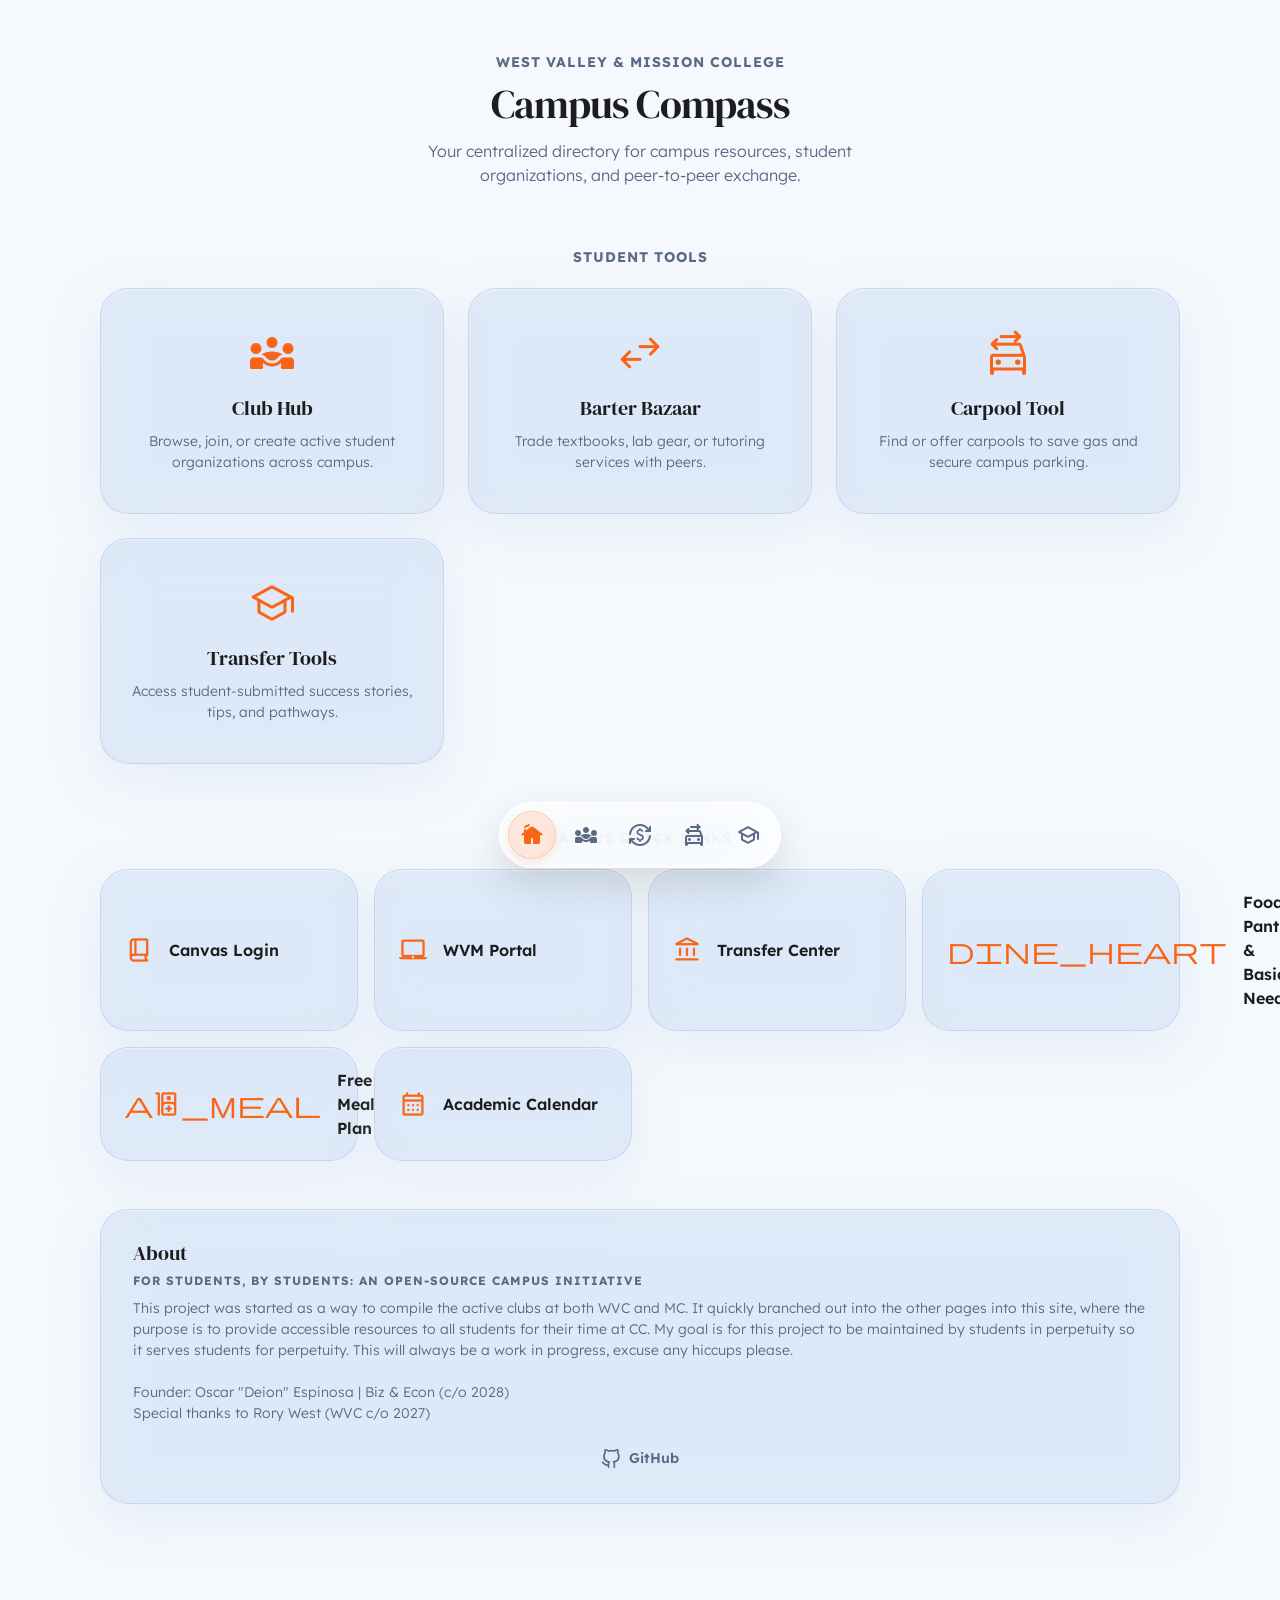
==== index.html @ ae1b221c "Change icon for Barter Bazaar link" ====
<!DOCTYPE html>
<html lang="en">
<head>
  <meta charset="UTF-8">
  <meta name="viewport" content="width=device-width, initial-scale=1.0">
  <title>WV+MC Student Stash</title>
  <!-- Performance Optimizations -->
  <link rel="preconnect" href="https://docs.google.com">
  <link rel="preconnect" href="https://fonts.googleapis.com">
  <link rel="preconnect" href="https://fonts.gstatic.com" crossorigin>
  <link rel="preload" href="https://fonts.googleapis.com/css2?family=DM+Serif+Display&family=Lexend:wght@300;400;600;700&display=swap" as="style">
  <!-- Stylesheets -->
  <link rel="stylesheet" href="https://fonts.googleapis.com/css2?family=DM+Serif+Display&family=Lexend:wght@300;400;600;700&display=swap">
  <!-- Added display property to prevent icon render-blocking -->
  <link rel="stylesheet" href="https://fonts.googleapis.com/css2?family=Material+Symbols+Rounded:opsz,wght,FILL,GRAD@24,400,0,0&display=block">
  <link rel="stylesheet" href="style.css">
</head>

<body id="top" class="theme-index">

  <div class="app-wrapper">
    
    <!-- Hero Header -->
    <header class="hero" style="margin-bottom: 3rem;">
      <p class="subtitle" style="margin: 0 0 0.5rem;">West Valley & Mission College</p>
      <h1 id="college-title" style="margin: 0 0 0.75rem; font-size: 2.5rem;">Campus Compass</h1>
      <p style="color: var(--text-sub); max-width: 32rem; margin: 0 auto; font-size: 1rem; line-height: 1.5;">Your centralized directory for campus resources, student organizations, and peer-to-peer exchange.</p>
    </header>

    <!-- SECTION 1: The App Tools -->
    <h2 style="font-family: 'Lexend', sans-serif; font-size: 0.875rem; font-weight: 700; text-transform: uppercase; letter-spacing: 1px; color: var(--text-sub); margin-bottom: 1.25rem; text-align: center;">Student Tools</h2>
    
    <main class="grid-cards" style="gap: 1.5rem; margin-bottom: 4rem;">
      <!-- Club Hub Card -->
      <a href="clubhub.html" class="clickable-card-link">
        <article class="glass card-small" style="text-align: center; padding: 2.5rem 1.5rem; align-items: center; width: 100%;">
          <span class="material-symbols-rounded" style="font-size: 3rem; color: var(--secondary-accent); margin-bottom: 1rem;">diversity_3</span>
          <h2 style="margin: 0 0 0.5rem; font-size: 1.25rem;">Club Hub</h2>
          <p style="margin: 0; color: var(--text-sub); font-size: 0.875rem;">Browse, join, or create active student organizations across campus.</p>
        </article>
      </a>
      <!-- Barter Bazaar Card -->
      <a href="barterbazaar.html" class="clickable-card-link">
        <article class="glass card-small" style="text-align: center; padding: 2.5rem 1.5rem; align-items: center; width: 100%;">
          <span class="material-symbols-rounded" style="font-size: 3rem; color: var(--secondary-accent); margin-bottom: 1rem;">swap_horiz</span>
          <h2 style="margin: 0 0 0.5rem; font-size: 1.25rem;">Barter Bazaar</h2>
          <p style="margin: 0; color: var(--text-sub); font-size: 0.875rem;">Trade textbooks, lab gear, or tutoring services with peers.</p>
        </article>
      </a>
      <!-- Carpool Tool Card -->
      <a href="carpooltool.html" class="clickable-card-link">
        <article class="glass card-small" style="text-align: center; padding: 2.5rem 1.5rem; align-items: center; width: 100%;">
          <span class="material-symbols-rounded" style="font-size: 3rem; color: var(--secondary-accent); margin-bottom: 1rem;">swap_driving_apps</span>
          <h2 style="margin: 0 0 0.5rem; font-size: 1.25rem;">Carpool Tool</h2>
          <p style="margin: 0; color: var(--text-sub); font-size: 0.875rem;">Find or offer carpools to save gas and secure campus parking.</p>
        </article>
      </a>
      <!-- Transfer Tools Card -->
      <a href="transfertools.html" class="clickable-card-link">
        <article class="glass card-small" style="text-align: center; padding: 2.5rem 1.5rem; align-items: center; width: 100%;">
          <span class="material-symbols-rounded" style="font-size: 3rem; color: var(--secondary-accent); margin-bottom: 1rem;">school</span>
          <h2 style="margin: 0 0 0.5rem; font-size: 1.25rem;">Transfer Tools</h2>
          <p style="margin: 0; color: var(--text-sub); font-size: 0.875rem;">Access student-submitted success stories, tips, and pathways.</p>
        </article>
      </a>
    </main>

    <!-- SECTION 2: The Campus Compass (Quick Links) -->
    <h2 style="font-family: 'Lexend', sans-serif; font-size: 0.875rem; font-weight: 700; text-transform: uppercase; letter-spacing: 1px; color: var(--text-sub); margin-bottom: 1.25rem; text-align: center;">Campus Quick Links</h2>
    
    <div style="display: grid; grid-template-columns: repeat(auto-fit, minmax(240px, 1fr)); gap: 1rem; margin-bottom: 3rem;">
        
        <!-- Canvas Link -->
        <a href="https://wvm.instructure.com/" target="_blank" class="clickable-card-link">
            <article class="glass" style="display: flex; align-items: center; padding: 1.25rem 1.5rem; gap: 1rem; width: 100%;">
                <span class="material-symbols-rounded" style="color: var(--secondary-accent); font-size: 1.75rem;">book_2</span>
                <div style="font-weight: 600; color: var(--text-main);">Canvas Login</div>
            </article>
        </a>
        <!-- Portal Link -->
        <a href="https://ssb.wvm.edu/" target="_blank" class="clickable-card-link">
            <article class="glass" style="display: flex; align-items: center; padding: 1.25rem 1.5rem; gap: 1rem; width: 100%;">
                <span class="material-symbols-rounded" style="color: var(--secondary-accent); font-size: 1.75rem;">laptop_mac</span>
                <div style="font-weight: 600; color: var(--text-main);">WVM Portal</div>
            </article>
        </a>
        <!-- Transfer Center Link -->
        <a href="https://www.westvalley.edu/services/transfer/" target="_blank" class="clickable-card-link">
            <article class="glass" style="display: flex; align-items: center; padding: 1.25rem 1.5rem; gap: 1rem; width: 100%;">
                <span class="material-symbols-rounded" style="color: var(--secondary-accent); font-size: 1.75rem;">account_balance</span>
                <div style="font-weight: 600; color: var(--text-main);">Transfer Center</div>
            </article>
        </a>
        <!-- Basic Needs / Pantry Link -->
        <a href="https://www.westvalley.edu/services/food-resources/" target="_blank" class="clickable-card-link">
            <article class="glass" style="display: flex; align-items: center; padding: 1.25rem 1.5rem; gap: 1rem; width: 100%;">
                <span class="material-symbols-rounded" style="color: var(--secondary-accent); font-size: 1.75rem;">dine_heart</span>
                <div style="font-weight: 600; color: var(--text-main);">Food Pantry & Basic Needs</div>
            </article>
        </a>
      <!-- Meal Plan Link -->
        <a href="https://www.westvalley.edu/freemeals/" target="_blank" class="clickable-card-link">
            <article class="glass" style="display: flex; align-items: center; padding: 1.25rem 1.5rem; gap: 1rem; width: 100%;">
                <span class="material-symbols-rounded" style="color: var(--secondary-accent); font-size: 1.75rem;">award_meal</span>
                <div style="font-weight: 600; color: var(--text-main);">Free Meal Plan</div>
            </article>
        </a>
      <!-- Calendar -->
        <a href="https://www.westvalley.edu/calendar/" target="_blank" class="clickable-card-link">
            <article class="glass" style="display: flex; align-items: center; padding: 1.25rem 1.5rem; gap: 1rem; width: 100%;">
                <span class="material-symbols-rounded" style="color: var(--secondary-accent); font-size: 1.75rem;">calendar_month</span>
                <div style="font-weight: 600; color: var(--text-main);">Academic Calendar</div>
            </article>
        </a>
    </div>

    <!-- Footer Signature Block -->
    <footer class="sig-block glass">
  <div class="sig-info">
    <h3>About</h3>
    <div class="sig-role">For students, by students: an open-source campus initiative</div>
    <p class="sig-text"> This project was started as a way to compile the active clubs at both WVC and MC. It quickly branched out into the other pages into this site, where the purpose is to provide accessible resources to all students for their time at CC. My goal is for this project to be maintained by students in perpetuity so it serves students for perpetuity. This will always be a work in progress, excuse any hiccups please.
    <br>
    <br>Founder: Oscar "Deion" Espinosa | Biz & Econ (c/o 2028)
    <br>Special thanks to Rory West (WVC c/o 2027)</p>
    <div style="margin-top: 1.5rem; text-align: center;">
      <a href="https://718oec.github.io/WV-MC/" target="_blank" rel="noopener noreferrer" style="color: var(--text-sub); text-decoration: none; display: inline-flex; align-items: center; gap: 0.5rem; transition: opacity 0.3s ease;" onmouseover="this.style.opacity='0.7'" onmouseout="this.style.opacity='1'">
        <svg xmlns="http://www.w3.org/2000/svg" width="1.25rem" height="1.25rem" fill="none" stroke="currentColor" stroke-linecap="round" stroke-linejoin="round" stroke-width="2" class="github_svg__feather github_svg__feather-github" preserveAspectRatio="xMidYMid meet" viewBox="0 0 24 24" alt="github"><path d="M9 19c-5 1.5-5-2.5-7-3m14 6v-3.87a3.37 3.37 0 0 0-.94-2.61c3.14-.35 6.44-1.54 6.44-7A5.44 5.44 0 0 0 20 4.77 5.07 5.07 0 0 0 19.91 1S18.73.65 16 2.48a13.4 13.4 0 0 0-7 0C6.27.65 5.09 1 5.09 1A5.07 5.07 0 0 0 5 4.77a5.44 5.44 0 0 0-1.5 3.78c0 5.42 3.3 6.61 6.44 7A3.37 3.37 0 0 0 9 18.13V22"></path></svg>
        <span style="font-weight: 600; font-size: 0.875rem;">GitHub</span>
      </a>
    </div>
  </div>
</footer>

  </div>

  <!-- THE FLOATING APP DOCK -->
  <nav class="floating-dock">
      <!-- 1. Home -->
      <a href="index.html" class="dock-btn active" aria-label="Home">
          <span class="material-symbols-rounded">cottage</span>
      </a>
      <!-- 2. Club Hub -->
      <a href="clubhub.html" class="dock-btn" aria-label="Club Hub">
          <span class="material-symbols-rounded">diversity_3</span>
      </a>
      <!-- 3. Barter Bazaar -->
      <a href="barterbazaar.html" class="dock-btn" aria-label="Barter Bazaar">
          <span class="material-symbols-rounded">currency_exchange</span>
      </a>
      <!-- 4. Carpool Tool -->
      <a href="carpooltool.html" class="dock-btn" aria-label="Carpool Tool">
          <span class="material-symbols-rounded">swap_driving_apps</span>
      </a>
      <!-- 5. Transfer Tools -->
      <a href="transfertools.html" class="dock-btn" aria-label="Transfer Tools">
          <span class="material-symbols-rounded">school</span>
      </a>
  </nav>
  
  <script src="script.js"></script>
</body>
</html>
---- style.css ----
@import url('https://fonts.googleapis.com/css2?family=DM+Serif+Display&family=Lexend:wght@300;400;600;700&display=swap');

/* ============================================================== */
/* --- DYNAMIC PAGE THEME ENGINE --- */
/* ============================================================== */

:root {
  /* Strictly Protected School Tags */
  --wvc-blue: #14325F;
  --mc-teal: #0C7799;
  
  /* Global Defaults */
  --wvc-charcoal: #1D1D1D;
  --page-bg: #F5F9FD; 
  --text-main: var(--wvc-charcoal);
  --text-sub: #5A6A85;
  --toggle-bg: rgba(0, 0, 0, 0.04); 
  
  /* HIG: Heavy blurs (24px equivalent) for authentic frosted depth */
  --blur-amt: blur(1.5rem); 

  /* Nav Dock Mapping */
  --glass-nav: rgba(255, 255, 255, 0.65);
  --glass-nav-border: rgba(255, 255, 255, 0.95);
}

/* Variables mapped to body so they instantly react to HTML themes */
body {
  /* Default Fallback */
  --glass-rgb: 166, 229, 255; 
  --theme-accent: #F84C6C;
  --accent-text: #FFFFFF;

  /* The Engine */
  --primary-accent: var(--wvc-charcoal); 
  --secondary-accent: var(--theme-accent);
  --glass-panel: rgba(var(--glass-rgb), 0.35);
  --glass-border: rgba(var(--glass-rgb), 0.65);
  
  /* HIG: Diffuse drop shadow + 1px inset rim light for physical glass edges */
  --glass-shadow: 0 1rem 3rem rgba(var(--glass-rgb), 0.25), inset 0 1px 1px rgba(255, 255, 255, 0.5); 
}

/* 1. Index Theme */
body.theme-index { --glass-rgb: 183, 204, 234; --theme-accent: #F86516; --accent-text: #FFFFFF; }
/* 2. Barter Bazaar Theme */
body.theme-barter { --glass-rgb: 228, 160, 183; --theme-accent: #71B300; --accent-text: #FFFFFF; }
/* 3. Carpool Tool Theme */
body.theme-carpool { --glass-rgb: 195, 167, 214; --theme-accent: #FFB60A; --accent-text: #1D1D1D; }
/* 4. Club Hub Theme */
body.theme-club { --glass-rgb: 253, 224, 139; --theme-accent: #14325F; --accent-text: #FFFFFF; }
/* 5. Transfer Tools Theme */
body.theme-transfer { --glass-rgb: 203, 229, 142; --theme-accent: #5F259F; --accent-text: #FFFFFF; }

/* --- Dark Mode Base --- */
body.dark-mode {
  --page-bg: #0B101A; 
  --text-main: #FFFFFF;
  --text-sub: #94A3B8; 
  --primary-accent: #FFFFFF; 
  --toggle-bg: rgba(255, 255, 255, 0.08);
  
  /* Dimmed Ghostly Glass */
  --glass-panel: rgba(var(--glass-rgb), 0.06); 
  --glass-border: rgba(var(--glass-rgb), 0.15);
  
  /* HIG Dark Mode: Deep diffuse shadow + faint rim light */
  --glass-shadow: 0 1.5rem 3.5rem rgba(0, 0, 0, 0.5), inset 0 1px 1px rgba(255, 255, 255, 0.08); 

  /* Dark Nav Dock */
  --glass-nav: rgba(18, 25, 38, 0.65);
  --glass-nav-border: rgba(255, 255, 255, 0.12);
}

/* --- Dark Mode Smart Overrides --- */
body.dark-mode.theme-index { --theme-accent: #FFCAB3; --accent-text: #1D1D1D; } 
body.dark-mode.theme-barter { --theme-accent: #CBE58E; --accent-text: #1D1D1D; } 
body.dark-mode.theme-carpool { --theme-accent: #FDE08B; --accent-text: #1D1D1D; } 
body.dark-mode.theme-club { --theme-accent: #B7CCEA; --accent-text: #1D1D1D; } 
body.dark-mode.theme-transfer { --theme-accent: #C3A7D6; --accent-text: #1D1D1D; } 

/* ============================================================== */
/* --- GLOBAL RESETS & TYPOGRAPHY --- */
/* ============================================================== */

html { scroll-behavior: smooth; }
* { box-sizing: border-box; }

body {
  margin: 0;
  font-family: 'Lexend', -apple-system, BlinkMacSystemFont, "Segoe UI", Roboto, sans-serif;
  font-weight: 300; 
  background-color: var(--page-bg);
  color: var(--text-main);
  line-height: 1.5;
  font-size: 1rem;
  transition: background-color 0.4s cubic-bezier(0.25, 1, 0.5, 1), color 0.4s cubic-bezier(0.25, 1, 0.5, 1);
  -webkit-font-smoothing: antialiased;
  overflow-x: hidden;
}

h1, h2, h3 {
  font-family: 'DM Serif Display', serif;
  font-weight: 400; 
  margin-top: 0;
}

strong, b { font-weight: 600; }

.script-text { font-family: 'Lumios', 'Caveat', cursive; font-size: 1.5rem; }

.app-wrapper {
  width: 100%;
  max-width: 70rem;
  margin: 0 auto;
  padding: 2.5rem 1.25rem 8.75rem; 
}

.glass {
  background: var(--glass-panel);
  /* HIG: Saturate pulls background colors through the glass making them pop */
  backdrop-filter: var(--blur-amt) saturate(180%);
  -webkit-backdrop-filter: var(--blur-amt) saturate(180%);
  border: 0.0625rem solid var(--glass-border);
  box-shadow: var(--glass-shadow);
  border-radius: 1.75rem; /* HIG: Soft squircle-like radius for widgets */
  transition: all 0.4s cubic-bezier(0.25, 1, 0.5, 1);
}

/* ============================================================== */
/* --- HERO, TITLES & CALLOUTS --- */
/* ============================================================== */

.hero { text-align: center; margin-bottom: 1.5rem; padding: 0.75rem 0; position: relative; display: flex; flex-direction: column; align-items: center; }
.subtitle { font-family: 'Lexend', sans-serif; font-size: 0.875rem; font-weight: 700; text-transform: uppercase; letter-spacing: 0.0625rem; color: var(--text-sub); margin: 0 0 0.5rem; }
.hero h1 { font-size: clamp(1.75rem, 6vw, 3rem); color: var(--text-main); margin: 0 0 1.5rem; padding: 0 1rem; letter-spacing: -0.02em; line-height: 1.15; }

.callout-box { padding: 2.25rem 1.5rem; text-align: center; margin-bottom: 2.5rem; }
.callout-box h2 { font-family: 'DM Serif Display', serif; font-size: 1.5rem; }
.callout-box p { color: var(--text-sub); max-width: 32.5rem; margin: 0 auto 1.5rem; }

/* ============================================================== */
/* --- TOP SEARCH & BOTTOM APP DOCK --- */
/* ============================================================== */

.top-search {
  display: flex;
  align-items: center;
  background: var(--toggle-bg);
  border: 0.0625rem solid var(--glass-border);
  padding: 1rem 1.25rem;
  border-radius: 999px; /* HIG: Search bars are fully rounded capsules */
  margin-bottom: 1.5rem;
  grid-column: 1 / -1; 
}

.top-search .search-icon { color: var(--text-sub); font-size: 1.5rem; margin-right: 0.75rem; }
.top-search input { width: 100%; border: none; background: transparent; font-family: 'Lexend', sans-serif; font-size: 1rem; color: var(--text-main); outline: none; }
.top-search input::placeholder { color: var(--text-sub); }

.floating-dock {
  position: fixed;
  bottom: 2rem;
  left: 50%;
  transform: translateX(-50%);
  width: max-content; /* Force the dock to shrink-wrap its contents perfectly */
  display: flex;
  align-items: center;
  justify-content: center;
  gap: 0.375rem; /* Strict, uniform gap between icons */
  padding: 0.5rem; /* Perfectly even top, bottom, left, and right spacing */
  border-radius: 999px;
  z-index: 1000;
  background: var(--glass-nav) !important;
  backdrop-filter: var(--blur-amt) saturate(180%) !important;
  -webkit-backdrop-filter: var(--blur-amt) saturate(180%) !important;
  border: 0.0625rem solid var(--glass-nav-border) !important;
  box-shadow: 0 1rem 2.5rem rgba(0, 0, 0, 0.12), inset 0 1px 1px rgba(255, 255, 255, 0.4);
}

body.dark-mode .floating-dock { 
  box-shadow: 0 1rem 2.5rem rgba(0, 0, 0, 0.5), inset 0 1px 1px rgba(255, 255, 255, 0.08); 
}

.dock-btn {
  display: inline-flex;
  align-items: center;
  justify-content: center;
  height: 3rem;
  width: 3rem; 
  border-radius: 50%; /* Force perfect circle */
  color: var(--text-sub);
  text-decoration: none;
  transition: all 0.4s cubic-bezier(0.25, 1, 0.5, 1);
  box-sizing: border-box; /* Ensure padding doesn't affect dimensions */
}

.dock-btn .material-symbols-rounded { 
  font-size: 1.5rem; 
  transition: all 0.4s cubic-bezier(0.25, 1, 0.5, 1); 
}

/* --- THE GLASS-ON-GLASS ACTIVE STATE --- */
.dock-btn.active {
  background: color-mix(in srgb, var(--secondary-accent) 15%, transparent);
  backdrop-filter: blur(12px) saturate(200%);
  -webkit-backdrop-filter: blur(12px) saturate(200%);
  border: 0.0625rem solid color-mix(in srgb, var(--secondary-accent) 30%, rgba(255, 255, 255, 0.6));
  color: var(--secondary-accent);
  box-shadow: 0 0.25rem 0.75rem color-mix(in srgb, var(--secondary-accent) 15%, transparent), 
              inset 0 1px 1px rgba(255, 255, 255, 0.4);
}

.dock-btn.active .material-symbols-rounded { 
  font-variation-settings: 'FILL' 1; 
}

body.dark-mode .dock-btn.active {
  background: color-mix(in srgb, var(--secondary-accent) 20%, rgba(0, 0, 0, 0.2));
  border-color: color-mix(in srgb, var(--secondary-accent) 40%, rgba(255, 255, 255, 0.15));
  color: color-mix(in srgb, var(--secondary-accent) 80%, #FFFFFF);
  box-shadow: 0 0.25rem 0.75rem rgba(0, 0, 0, 0.3), 
              inset 0 1px 1px rgba(255, 255, 255, 0.1);
}

@media (hover: hover) and (pointer: fine) {
  .dock-btn:not(.active):hover { 
    color: var(--text-main); 
    background: var(--toggle-bg); 
  }
}

/* ============================================================== */
/* --- FILTERS --- */
/* ============================================================== */

.control-panel { padding: 1.5rem; margin-bottom: 1.5rem; }
.filter-row { display: block; width: 100%; margin-left: -1.5rem; margin-right: -1.5rem; padding-left: 1.5rem; padding-right: 1.5rem; scrollbar-width: none; }
.filter-row::-webkit-scrollbar { display: none; }
.filter-pills { display: flex; flex-wrap: wrap; gap: 0.75rem 0.5rem; }

/* ============================================================== */
/* --- 12-COLUMN CARD GRID (4-Point Scale) --- */
/* ============================================================== */

.grid-cards { 
  display: grid; 
  grid-template-columns: repeat(4, 1fr); 
  gap: 1.25rem; 
  margin-bottom: 2.5rem; 
}
.grid-cards > * { grid-column: span 4; }

@media (min-width: 48rem) { 
  .grid-cards { grid-template-columns: repeat(8, 1fr); }
  .grid-cards > * { grid-column: span 4; }
}

@media (min-width: 64rem) { 
  .grid-cards { grid-template-columns: repeat(12, 1fr); gap: 1.5rem; } 
  .grid-cards > * { grid-column: span 4; }
}

.clickable-card-link { text-decoration: none; color: inherit; display: flex; height: 100%; }

.card-small { padding: 1.5rem; display: flex; flex-direction: column; justify-content: space-between; }

.card-header-row { display: flex; justify-content: space-between; align-items: flex-start; margin-bottom: 1rem; gap: 1rem; }

.card-avatar {
  width: 7.5rem;
  height: 7.5rem; 
  border-radius: 50%;
  background: var(--toggle-bg);
  color: var(--primary-accent);
  display: flex;
  align-items: center;
  justify-content: center;
  font-family: 'Lexend', sans-serif;
  font-weight: 700;
  font-size: 2rem;
  overflow: hidden;
  flex-shrink: 0;
  border: 0.0625rem solid var(--glass-border);
}

.card-avatar img { width: 100%; height: 100%; object-fit: cover; }
.card-socials { display: flex; gap: 1rem; margin-bottom: 1.25rem; }
.social-link { font-size: 0.875rem; font-weight: 700; color: var(--text-main); text-decoration: none; display: flex; align-items: center; gap: 0.25rem; transition: opacity 0.4s cubic-bezier(0.25, 1, 0.5, 1); }

.card-small h3 { font-size: 1.25rem; font-weight: 700; margin: 0.5rem 0; line-height: 1.3; }
.card-contact { font-size: 0.875rem; color: var(--text-sub); margin-bottom: 0.75rem; word-break: break-word; }
.card-contact a { color: var(--text-main); font-weight: 700; text-decoration: none; transition: opacity 0.4s cubic-bezier(0.25, 1, 0.5, 1); }

.contact-item { display: flex; align-items: center; gap: 0.5rem; margin-bottom: 0.5rem; font-size: 0.875rem; color: var(--text-sub); }
.contact-item:last-child { margin-bottom: 0; }
.contact-icon { font-size: 1.25rem; color: var(--text-sub); flex-shrink: 0; }
.contact-item strong { color: var(--text-main); font-weight: 600; }

.card-desc { font-size: 0.875rem; color: var(--text-main); margin-bottom: 1.25rem; }
.card-actions { display: flex; gap: 0.75rem; flex-wrap: wrap; }

/* --- CTA Unified Card Styles (Replaces inline styles) --- */
.cta-card-glass {
  border: 2px dashed var(--secondary-accent) !important;
  background: color-mix(in srgb, var(--secondary-accent) 5%, var(--glass-panel)) !important;
  padding: 2rem 1.5rem !important;
  display: flex;
  flex-direction: column;
  align-items: center;
  justify-content: center;
  text-align: center;
  gap: 1rem;
}

@supports not (background: color-mix(in srgb, red 5%, blue)) {
  .cta-card-glass { background: rgba(128, 128, 128, 0.05) !important; }
}

/* --- Club Hub CTA Mini-Cards Layout --- */
.cta-mini-cards {
  display: grid;
  grid-template-columns: repeat(2, 1fr);
  gap: 1rem;
  width: 100%;
  margin-top: 0.5rem;
}

.cta-mini-card {
  background: var(--toggle-bg);
  border: 0.0625rem solid var(--glass-border);
  border-radius: 1.25rem;
  padding: 1.25rem 1rem;
  display: flex;
  flex-direction: column;
  align-items: center;
  justify-content: center;
  gap: 0.5rem;
  text-decoration: none;
  color: var(--text-main);
  transition: all 0.4s cubic-bezier(0.25, 1, 0.5, 1);
}

.cta-mini-card .material-symbols-rounded {
  font-size: 2rem;
  color: var(--secondary-accent);
}

.cta-mini-card span {
  font-size: 0.875rem;
  font-weight: 600;
}

/* ============================================================== */
/* --- BUTTONS --- */
/* ============================================================== */

.btn {
  font-family: 'Lexend', sans-serif;
  display: inline-flex;
  align-items: center;
  justify-content: center;
  gap: 0.5rem;
  height: 3rem; /* Fixed height for uniform consistency */
  padding: 0 1.5rem; /* Standard vertical padding equivalent */
  font-size: 0.875rem;
  font-weight: 700;
  border-radius: 999px; /* HIG: Capsule Buttons */
  text-decoration: none;
  cursor: pointer;
  border: 0.0625rem solid transparent; 
  transition: all 0.4s cubic-bezier(0.25, 1, 0.5, 1);
  white-space: nowrap; /* Prevents wrapping */
}

.btn:active { transform: scale(0.96); }

/* --- GEM-LIKE PRIMARY BUTTON --- */
/* Uses the highly legible solid base color but adds a glass rim-light for depth */
.btn-primary {
  background: var(--secondary-accent) !important;
  color: var(--accent-text) !important;
  border-color: color-mix(in srgb, var(--accent-text) 20%, transparent) !important;
  box-shadow: 0 0.5rem 1rem color-mix(in srgb, var(--secondary-accent) 40%, transparent),
              inset 0 1px 1px rgba(255, 255, 255, 0.4);
}

/* --- FROSTED SECONDARY BUTTON --- */
.btn-secondary {
  background: rgba(255, 255, 255, 0.15);
  backdrop-filter: blur(12px) saturate(200%);
  -webkit-backdrop-filter: blur(12px) saturate(200%);
  color: var(--text-main);
  border-color: var(--glass-border);
  box-shadow: inset 0 1px 1px rgba(255, 255, 255, 0.5);
}

body.dark-mode .btn-secondary {
  background: rgba(0, 0, 0, 0.2);
  box-shadow: inset 0 1px 1px rgba(255, 255, 255, 0.05);
}

/* --- GEM BUTTON HOVER STATES --- */
@media (hover: hover) and (pointer: fine) {
  .btn-primary:hover {
    filter: brightness(1.1);
    box-shadow: 0 0.5rem 1rem color-mix(in srgb, var(--secondary-accent) 60%, transparent), 
                inset 0 1px 1px rgba(255, 255, 255, 0.6);
  }
  
  .btn-secondary:hover {
    background: rgba(255, 255, 255, 0.3);
  }
  body.dark-mode .btn-secondary:hover {
    background: rgba(255, 255, 255, 0.1);
  }
}

/* ============================================================== */
/* --- FOOTER / SIGNATURE --- */
/* ============================================================== */

.sig-block { padding: 1.75rem 2rem; margin-top: 2.5rem; }
.sig-info h3 { margin: 0 0 0.25rem; font-size: 1.25rem; }
.sig-role { color: var(--text-sub); font-size: 0.75rem; font-weight: 700; text-transform: uppercase; letter-spacing: 0.0625rem; }
.sig-text { color: var(--text-sub); font-size: 0.875rem; margin: 0.5rem 0 0; }

/* ========================================== */
/* --- BADGE & TAG PILL ENGINE ---            */
/* ========================================== */

.badge-group { display: flex; flex-wrap: wrap; justify-content: flex-end; gap: 0.25rem; flex: 1; min-width: 0; }

.pill, .badge { font-family: 'Lexend', sans-serif; display: inline-flex; align-items: center; justify-content: center; border-radius: 999px; font-weight: 700; white-space: nowrap; transition: all 0.4s cubic-bezier(0.25, 1, 0.5, 1); }
.badge { padding: 0.25rem 0.5rem; font-size: 0.75rem; text-transform: uppercase; letter-spacing: 0.0625rem; background: var(--toggle-bg); color: var(--text-main); border: 0.0625rem solid var(--glass-border); backdrop-filter: blur(0.25rem); }
.pill { padding: 0.5rem 1rem; font-size: 0.875rem; background: var(--toggle-bg); color: var(--text-sub); border: 0.0625rem solid var(--glass-border); cursor: pointer; }

/* SCHOOL TAGS (Strictly Protected Colors) */
.badge-school { background: var(--wvc-blue) !important; color: #FFFFFF !important; border: none; }
.theme-mc .badge-school { background: var(--mc-teal) !important; }

/* Category Tags */
.badge-category { color: var(--text-main) !important; background: var(--toggle-bg); }

/* Active Pills */
.pill.active { background: var(--secondary-accent); color: var(--accent-text) !important; border-color: var(--secondary-accent); }

.pill[data-tag], .badge[data-tag] { color: #FFFFFF !important; }
.pill[data-tag] { opacity: 0.65; filter: saturate(40%); }
.pill.active[data-tag] { opacity: 1; filter: saturate(100%); }

/* THE COLOR MAP */
[data-tag="UC"] { background: #005587 !important; border-color: #005587 !important; }
[data-tag="CSU"] { background: #C90022 !important; border-color: #C90022 !important; }
[data-tag="Private"] { background: #4B2E83 !important; border-color: #4B2E83 !important; }
[data-tag="Ivy League"] { background: #014421 !important; border-color: #014421 !important; }
[data-tag="Top 10"] { background: #D48806 !important; border-color: #D48806 !important; } 
[data-tag="Top 25"] { background: #E65C00 !important; border-color: #E65C00 !important; }
[data-tag="Veterans"] { background: #4B5320 !important; border-color: #4B5320 !important; }
[data-tag="Non-Traditional"] { background: #BF360C !important; border-color: #BF360C !important; }
[data-tag="Minority"] { background: #8E24AA !important; border-color: #8E24AA !important; }
[data-tag="STEM"] { background: #008080 !important; border-color: #008080 !important; }
[data-tag="Pre-Med"] { background: #1565C0 !important; border-color: #1565C0 !important; }
[data-tag="Pre-Law"] { background: #5D4037 !important; border-color: #5D4037 !important; }
[data-tag="Internship"] { background: #2E7D32 !important; border-color: #2E7D32 !important; }
[data-tag="Transfer Help"] { background: #E64A19 !important; border-color: #E64A19 !important; }
[data-tag="Test Prep"] { background: #3F51B5 !important; border-color: #3F51B5 !important; }
[data-tag="Success Story"] { background: #D81B60 !important; border-color: #D81B60 !important; }
[data-tag="YouTube"] { background: #E60000 !important; border-color: #E60000 !important; }

/* ============================================================== */
/* --- iOS DOUBLE-TAP FIX & HOVER STATES --- */
/* ============================================================== */

@media (hover: hover) and (pointer: fine) {
  .pill-btn:hover { background: var(--secondary-accent); color: var(--accent-text); border-color: var(--secondary-accent); transform: scale(1.05); }
  
  /* HIG: Fluid floating hover effect */
  .card-small:hover { transform: translateY(-0.25rem) scale(1.01); box-shadow: 0 1.5rem 3.5rem rgba(var(--glass-rgb), 0.35), inset 0 1px 1px rgba(255, 255, 255, 0.6); }
  body.dark-mode .card-small:hover { box-shadow: 0 1.5rem 3.5rem rgba(0,0,0, 0.6), inset 0 1px 1px rgba(255, 255, 255, 0.15); }
  
  .social-link:hover, .card-contact a:hover { opacity: 0.7; }
  .pill[data-tag]:hover { opacity: 1; filter: saturate(100%); }
  .btn:hover { filter: brightness(1.05); transform: translateY(-0.0625rem); }
  
  .cta-mini-card:hover { transform: translateY(-0.125rem); border-color: var(--secondary-accent); background: color-mix(in srgb, var(--secondary-accent) 5%, var(--toggle-bg)); }
}

/* ============================================================== */
/* --- SKELETON LOADING ENGINE (GLASS GLARE) --- */
/* ============================================================== */

.skeleton-card { position: relative; overflow: hidden; pointer-events: none; }
.skeleton-card::after {
  content: "";
  position: absolute;
  top: 0; left: -150%; width: 150%; height: 100%;
  background: linear-gradient(90deg, transparent, rgba(255, 255, 255, 0.6), transparent);
  animation: glass-glare 1.5s infinite cubic-bezier(0.25, 1, 0.5, 1);
  z-index: 10;
}
body.dark-mode .skeleton-card::after { background: linear-gradient(90deg, transparent, rgba(255, 255, 255, 0.08), transparent); }

@keyframes glass-glare { 0% { left: -150%; } 100% { left: 150%; } }

.skel-header { display: flex; justify-content: space-between; margin-bottom: 1rem; }
.skel-avatar { width: 7.5rem; height: 7.5rem; background: var(--toggle-bg); border-radius: 50%; }
.skel-badges { width: 40%; height: 1.5rem; background: var(--toggle-bg); border-radius: 6.25rem; }
.skel-title { width: 70%; height: 1.75rem; background: var(--toggle-bg); border-radius: 0.5rem; margin: 0.5rem 0 1rem; }
.skel-line { width: 100%; height: 1rem; background: var(--toggle-bg); border-radius: 0.5rem; margin-bottom: 0.75rem; }
.skel-line.short { width: 60%; }
.skel-btn { width: 100%; height: 3rem; background: var(--toggle-bg); border-radius: 999px; margin-top: 1.5rem; }

/* ============================================================== */
/* --- CARPOOL LEGIBILITY OVERRIDE --- */
/* ============================================================== */

/* Aggressive target intercepting JS inline styles to guarantee legibility on yellow themes */
body.theme-carpool .card-avatar,
body.theme-carpool .card-avatar .material-symbols-rounded,
body.theme-carpool [style*="background: var(--secondary-accent)"],
body.theme-carpool [style*="background: #FFB60A"],
body.theme-carpool [style*="background: #FDE08B"] {
    color: var(--accent-text) !important;
}

/* Force the Gem-Glass effect on Carpool's inline-styled buttons */
#carpool-grid .btn {
    border: 0.0625rem solid rgba(255, 255, 255, 0.2) !important;
    box-shadow: 0 0.25rem 0.75rem rgba(0, 0, 0, 0.1), 
                inset 0 1px 1px rgba(255, 255, 255, 0.4) !important;
}
#carpool-grid .btn[style*="var(--toggle-bg)"] {
    /* Excludes the grey "Demo Only" button from getting the gem shadow */
    box-shadow: none !important;
    border: 1px solid var(--glass-border) !important;
}

body.theme-carpool .card-avatar {
    width: 4.5rem !important;
    height: 4.5rem !important;
    flex-shrink: 0 !important;
}

body.theme-carpool [style*="border-radius: 50%"] {
    flex-shrink: 0 !important;
}
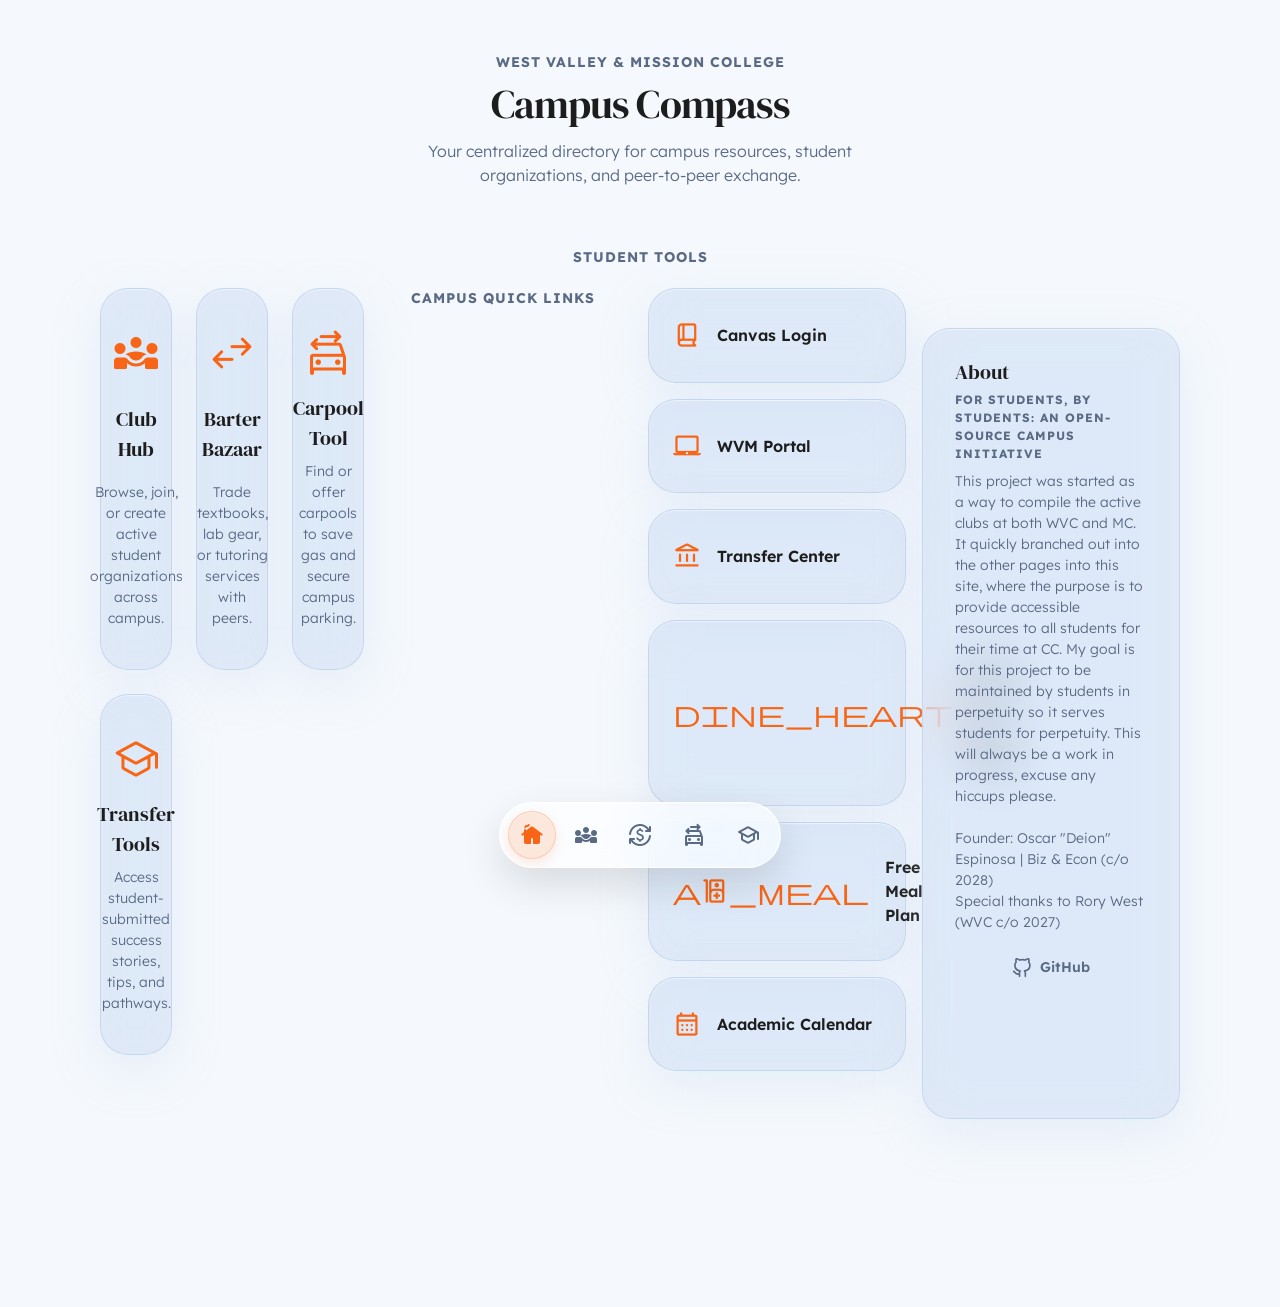
==== commit b1928c0f: "Enhance Student Tools section with grid layout Added a div for grid layout under the Student Tools s" ====
--- a/index.html
+++ b/index.html
@@ -28,8 +28,9 @@
     </header>
 
     <!-- SECTION 1: The App Tools -->
-    <h2 style="font-family: 'Lexend', sans-serif; font-size: 0.875rem; font-weight: 700; text-transform: uppercase; letter-spacing: 1px; color: var(--text-sub); margin-bottom: 1.25rem; text-align: center;">Student Tools</h2>
-    
+    <h2 style="font-family: 'Lexend', sans-serif; font-size: 0.875rem; font-weight: 700; text-transform: uppercase; letter-spacing: 1px; color: var(--text-sub); margin-bottom: 1.25rem; text-align: center;">Student Tools</h2>    
+    <div style="display: grid; grid-template-columns: repeat(auto-fit, minmax(240px, 1fr)); gap: 1rem; margin-bottom: 3rem;">
+      
     <main class="grid-cards" style="gap: 1.5rem; margin-bottom: 4rem;">
       <!-- Club Hub Card -->
       <a href="clubhub.html" class="clickable-card-link">
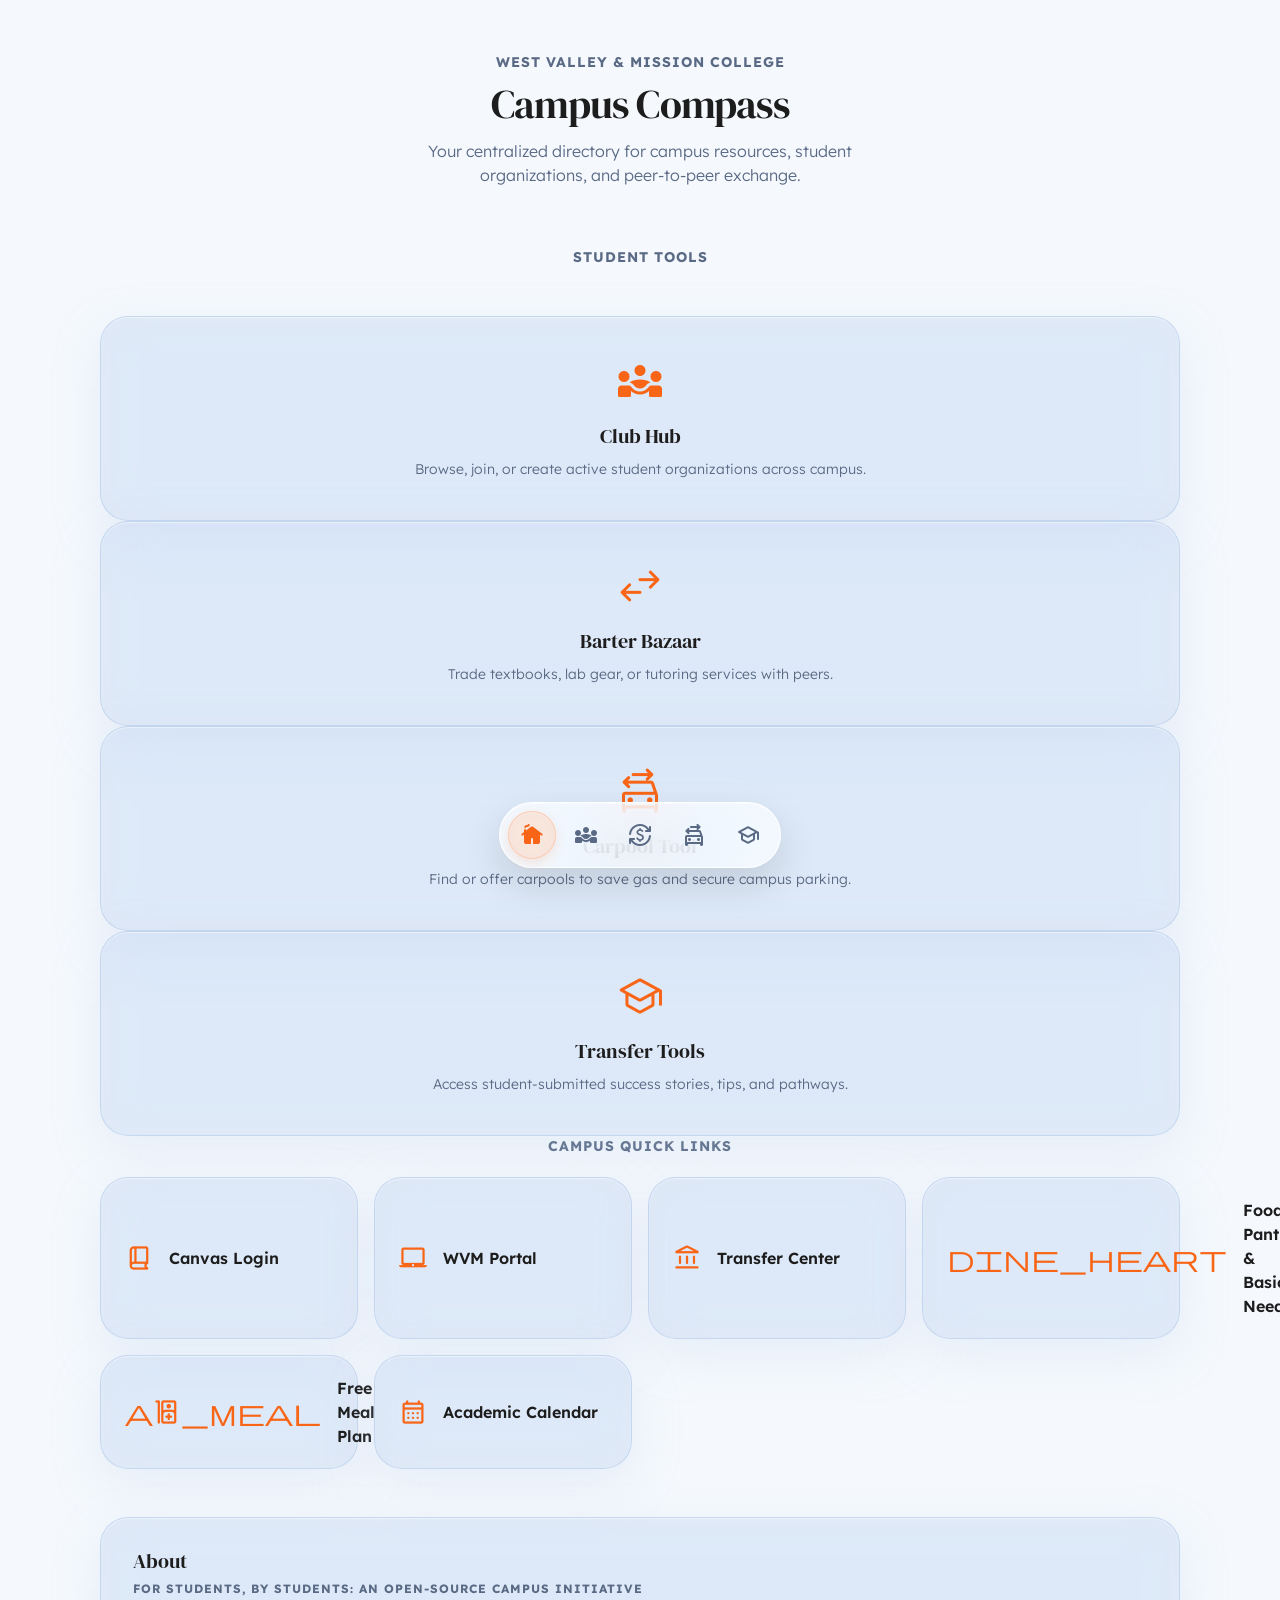
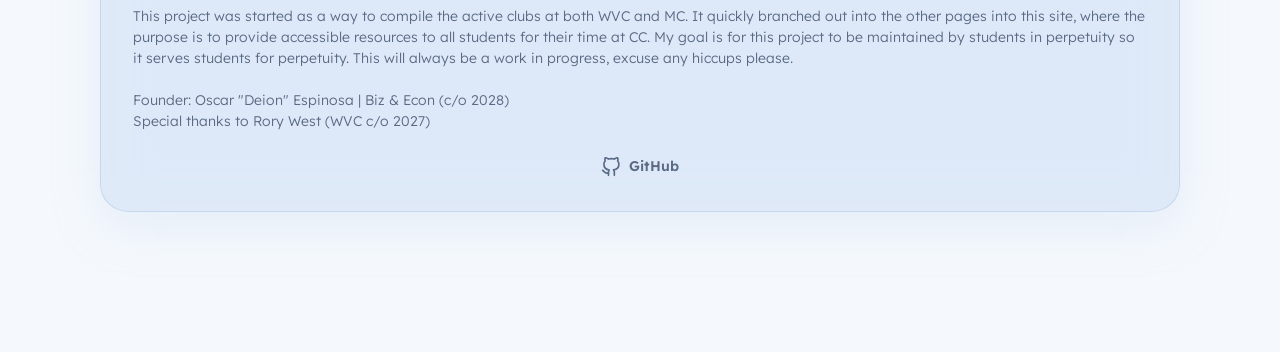
==== commit 42a2722a: "Update index.html" ====
--- a/index.html
+++ b/index.html
@@ -28,10 +28,12 @@
     </header>
 
     <!-- SECTION 1: The App Tools -->
-    <h2 style="font-family: 'Lexend', sans-serif; font-size: 0.875rem; font-weight: 700; text-transform: uppercase; letter-spacing: 1px; color: var(--text-sub); margin-bottom: 1.25rem; text-align: center;">Student Tools</h2>    
-    <div style="display: grid; grid-template-columns: repeat(auto-fit, minmax(240px, 1fr)); gap: 1rem; margin-bottom: 3rem;">
-      
-    <main class="grid-cards" style="gap: 1.5rem; margin-bottom: 4rem;">
+    <h2 style="font-family: 'Lexend', sans-serif; font-size: 0.875rem; font-weight: 700; text-transform: uppercase; letter-spacing: 1px; color: var(--text-sub); margin-bottom: 1rem; text-align: center;">
+    Student Tools
+</h2>     
+<!-- Consolidated grid container with compact sizing -->
+<main class="grid-cards" style="display: grid; grid-template-columns: repeat(auto-fit, minmax(200px, 1fr)); gap: 0.75rem; margin-bottom: 2rem;">
+</main>
       <!-- Club Hub Card -->
       <a href="clubhub.html" class="clickable-card-link">
         <article class="glass card-small" style="text-align: center; padding: 2.5rem 1.5rem; align-items: center; width: 100%;">
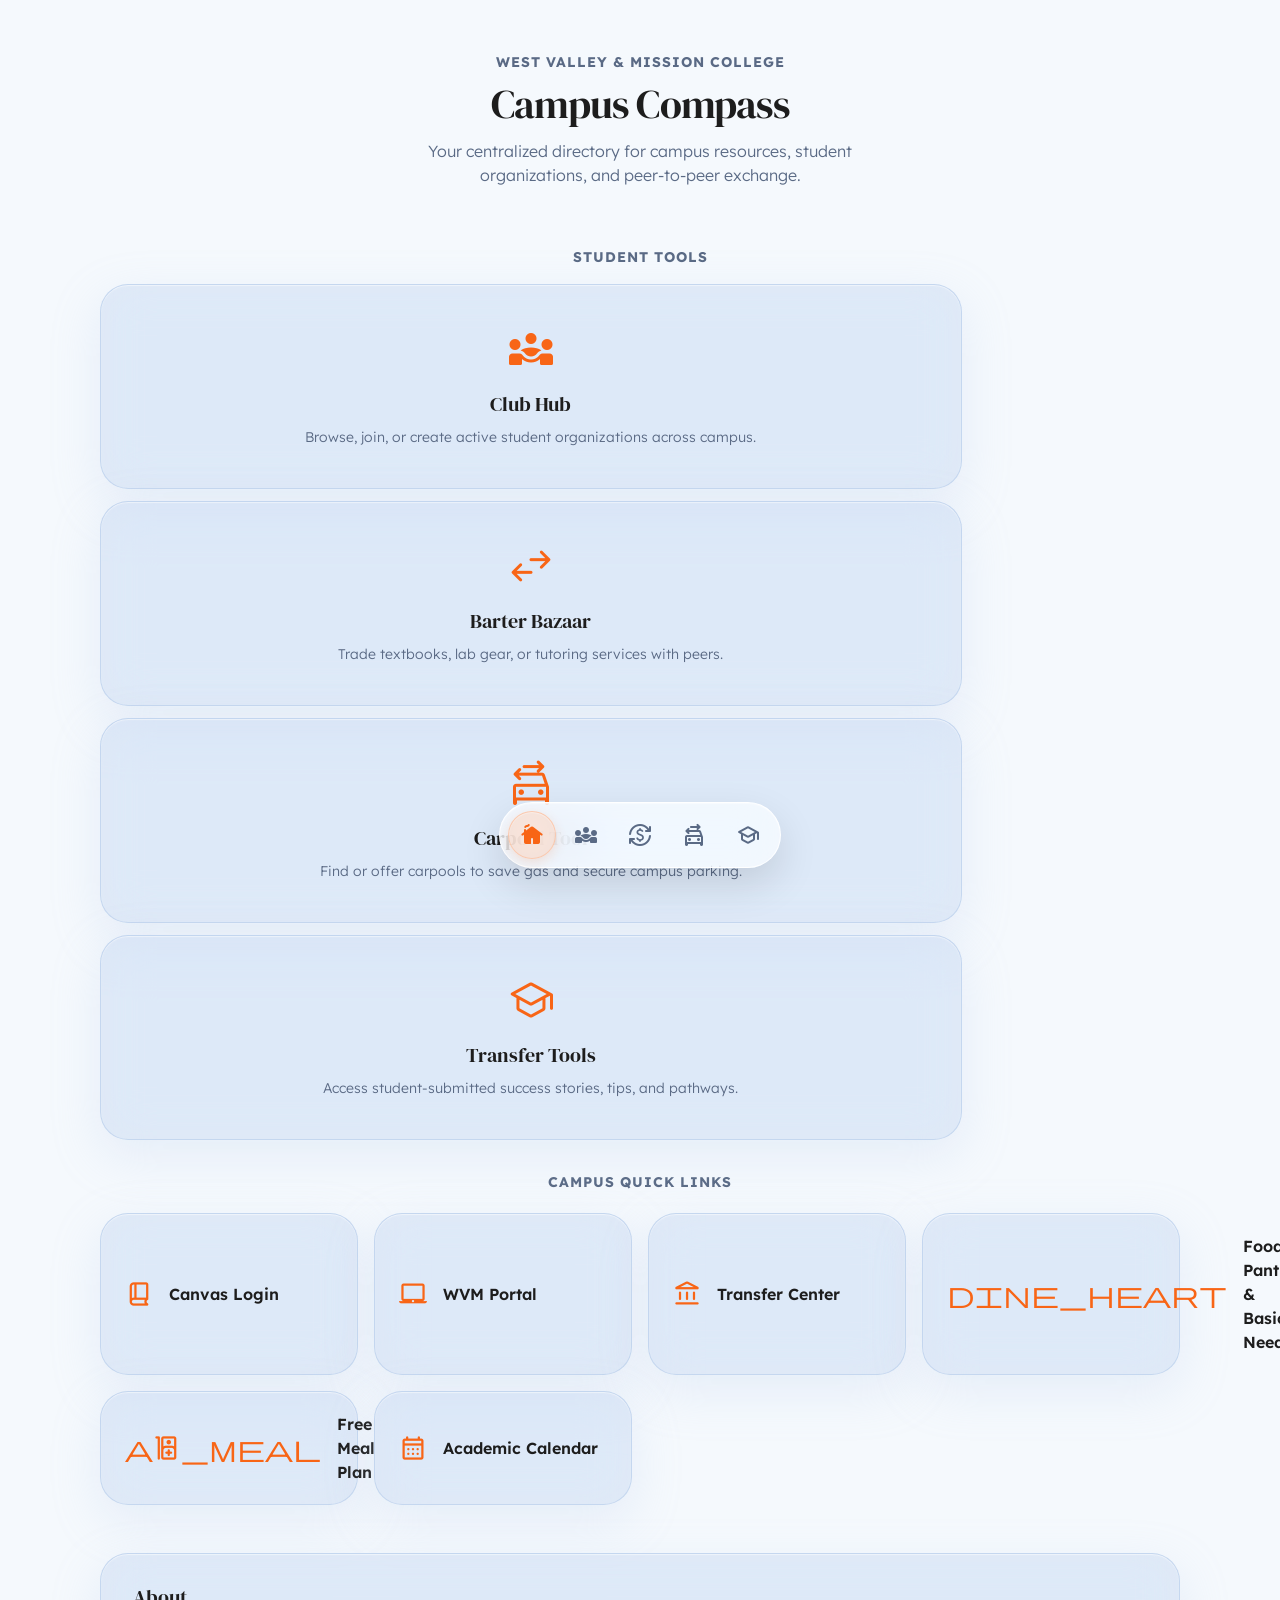
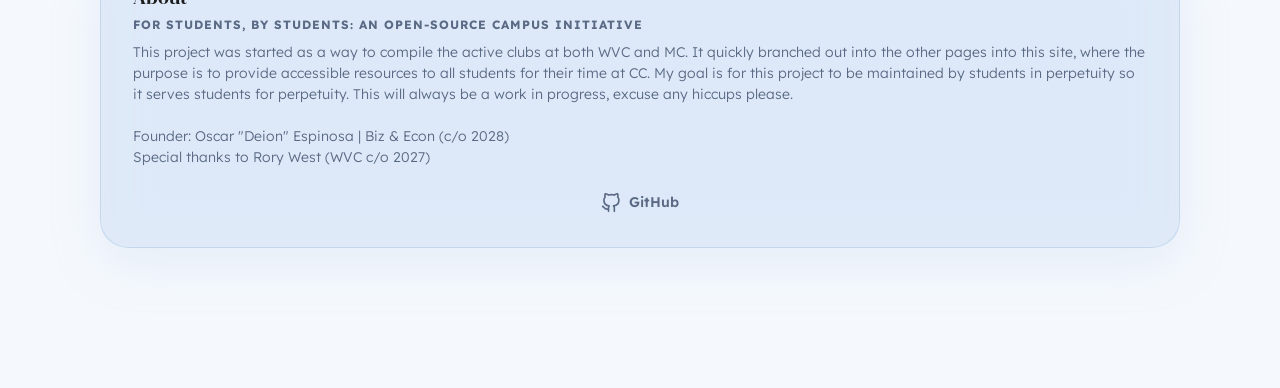
==== commit ecd9a356: "Refactor grid container for improved layout Updated grid container styles for better responsiveness." ====
--- a/index.html
+++ b/index.html
@@ -30,10 +30,9 @@
     <!-- SECTION 1: The App Tools -->
     <h2 style="font-family: 'Lexend', sans-serif; font-size: 0.875rem; font-weight: 700; text-transform: uppercase; letter-spacing: 1px; color: var(--text-sub); margin-bottom: 1rem; text-align: center;">
     Student Tools
-</h2>     
-<!-- Consolidated grid container with compact sizing -->
-<main class="grid-cards" style="display: grid; grid-template-columns: repeat(auto-fit, minmax(200px, 1fr)); gap: 0.75rem; margin-bottom: 2rem;">
-</main>
+    </h2> 
+<!-- Unified Grid Container -->
+<main class="grid-cards" style="display: grid; grid-template-columns: repeat(auto-fill, minmax(180px, 1fr)); gap: 0.75rem; margin-bottom: 2rem;">
       <!-- Club Hub Card -->
       <a href="clubhub.html" class="clickable-card-link">
         <article class="glass card-small" style="text-align: center; padding: 2.5rem 1.5rem; align-items: center; width: 100%;">
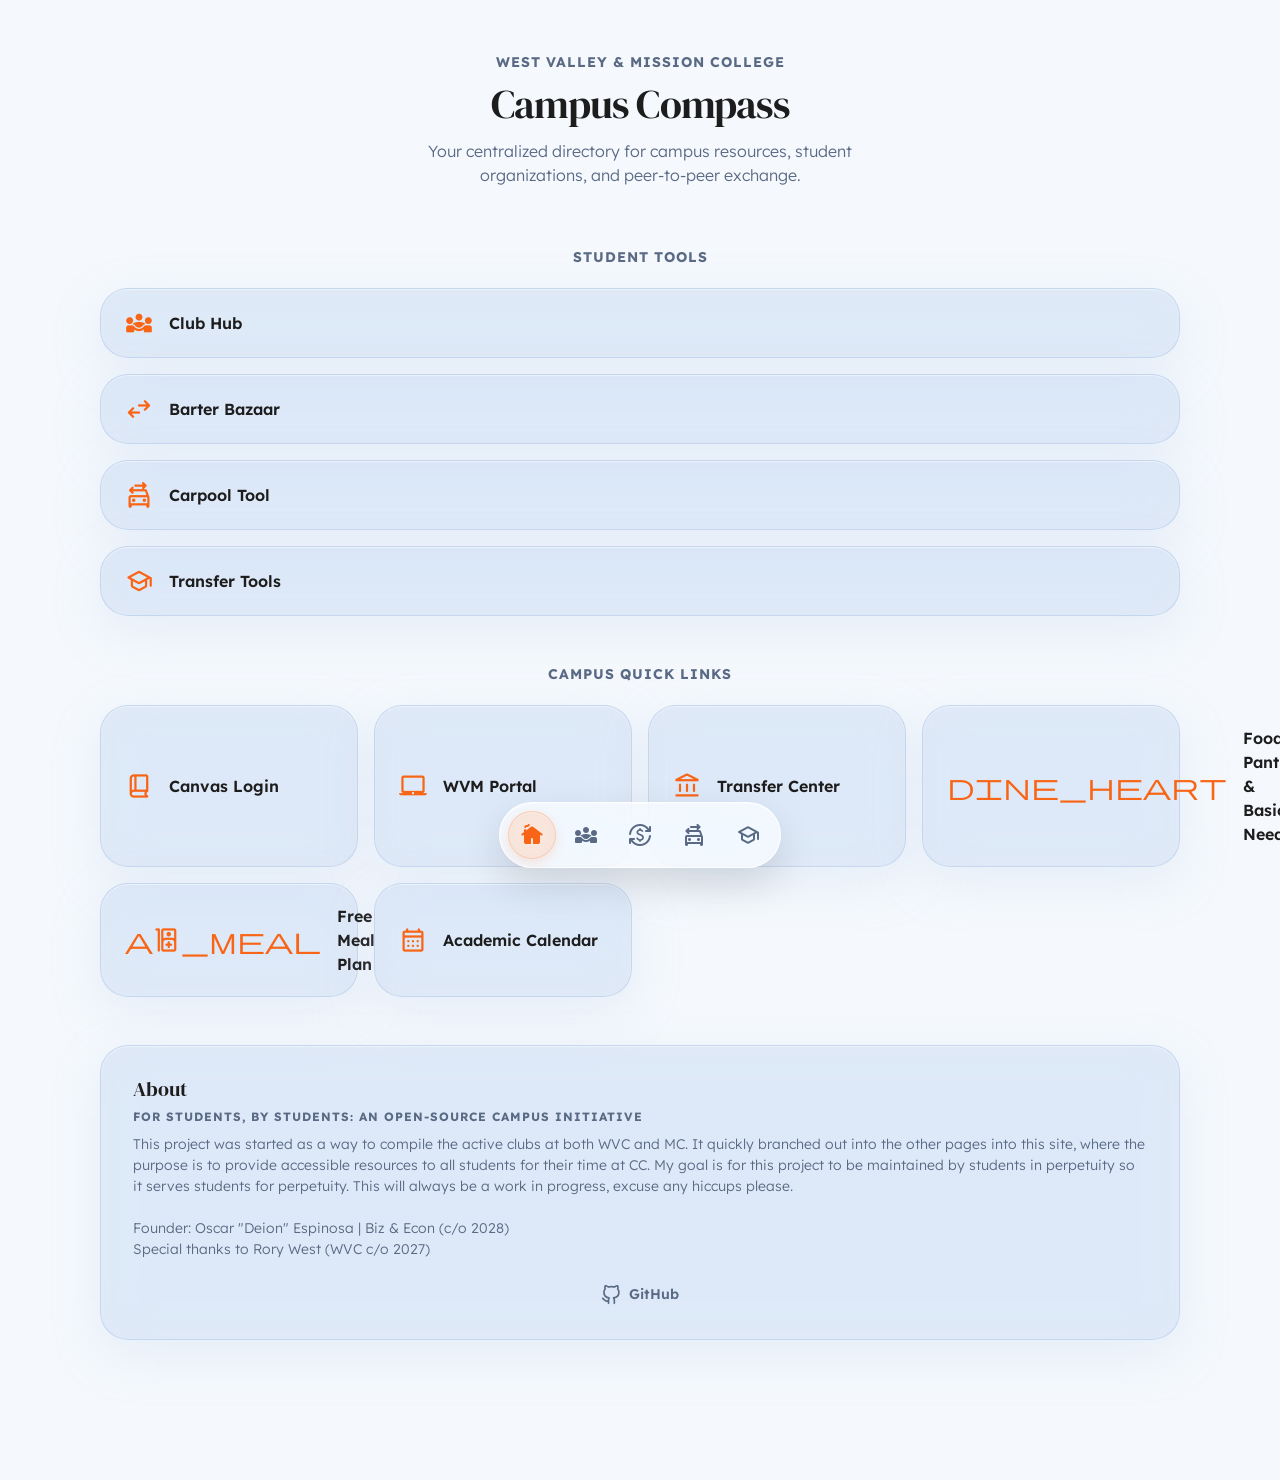
==== commit 928d210e: "Refactor HTML structure for better layout" ====
--- a/index.html
+++ b/index.html
@@ -21,100 +21,97 @@
   <div class="app-wrapper">
     
     <!-- Hero Header -->
-    <header class="hero" style="margin-bottom: 3rem;">
-      <p class="subtitle" style="margin: 0 0 0.5rem;">West Valley & Mission College</p>
-      <h1 id="college-title" style="margin: 0 0 0.75rem; font-size: 2.5rem;">Campus Compass</h1>
-      <p style="color: var(--text-sub); max-width: 32rem; margin: 0 auto; font-size: 1rem; line-height: 1.5;">Your centralized directory for campus resources, student organizations, and peer-to-peer exchange.</p>
-    </header>
+<header class="hero" style="margin-bottom: 3rem;">
+    <p class="subtitle" style="margin: 0 0 0.5rem;">West Valley & Mission College</p>
+    <h1 id="college-title" style="margin: 0 0 0.75rem; font-size: 2.5rem;">Campus Compass</h1>
+    <p style="color: var(--text-sub); max-width: 32rem; margin: 0 auto; font-size: 1rem; line-height: 1.5;">Your centralized directory for campus resources, student organizations, and peer-to-peer exchange.</p>
+</header>
 
-    <!-- SECTION 1: The App Tools -->
-    <h2 style="font-family: 'Lexend', sans-serif; font-size: 0.875rem; font-weight: 700; text-transform: uppercase; letter-spacing: 1px; color: var(--text-sub); margin-bottom: 1rem; text-align: center;">
+<!-- SECTION 1: The App Tools -->
+<h2 style="font-family: 'Lexend', sans-serif; font-size: 0.875rem; font-weight: 700; text-transform: uppercase; letter-spacing: 1px; color: var(--text-sub); margin-bottom: 1.25rem; text-align: center;">
     Student Tools
-    </h2> 
+</h2> 
 <!-- Unified Grid Container -->
-<main class="grid-cards" style="display: grid; grid-template-columns: repeat(auto-fill, minmax(180px, 1fr)); gap: 0.75rem; margin-bottom: 2rem;">
-      <!-- Club Hub Card -->
-      <a href="clubhub.html" class="clickable-card-link">
-        <article class="glass card-small" style="text-align: center; padding: 2.5rem 1.5rem; align-items: center; width: 100%;">
-          <span class="material-symbols-rounded" style="font-size: 3rem; color: var(--secondary-accent); margin-bottom: 1rem;">diversity_3</span>
-          <h2 style="margin: 0 0 0.5rem; font-size: 1.25rem;">Club Hub</h2>
-          <p style="margin: 0; color: var(--text-sub); font-size: 0.875rem;">Browse, join, or create active student organizations across campus.</p>
+<main class="grid-cards" style="display: grid; grid-template-columns: repeat(auto-fit, minmax(240px, 1fr)); gap: 1rem; margin-bottom: 3rem;">
+    <!-- Club Hub Card -->
+    <a href="clubhub.html" class="clickable-card-link">
+        <article class="glass" style="display: flex; align-items: center; padding: 1.25rem 1.5rem; gap: 1rem; width: 100%;">
+            <span class="material-symbols-rounded" style="color: var(--secondary-accent); font-size: 1.75rem;">diversity_3</span>
+            <div style="font-weight: 600; color: var(--text-main);">Club Hub</div>
         </article>
-      </a>
-      <!-- Barter Bazaar Card -->
-      <a href="barterbazaar.html" class="clickable-card-link">
-        <article class="glass card-small" style="text-align: center; padding: 2.5rem 1.5rem; align-items: center; width: 100%;">
-          <span class="material-symbols-rounded" style="font-size: 3rem; color: var(--secondary-accent); margin-bottom: 1rem;">swap_horiz</span>
-          <h2 style="margin: 0 0 0.5rem; font-size: 1.25rem;">Barter Bazaar</h2>
-          <p style="margin: 0; color: var(--text-sub); font-size: 0.875rem;">Trade textbooks, lab gear, or tutoring services with peers.</p>
+    </a>
+    <!-- Barter Bazaar Card -->
+    <a href="barterbazaar.html" class="clickable-card-link">
+        <article class="glass" style="display: flex; align-items: center; padding: 1.25rem 1.5rem; gap: 1rem; width: 100%;">
+            <span class="material-symbols-rounded" style="color: var(--secondary-accent); font-size: 1.75rem;">swap_horiz</span>
+            <div style="font-weight: 600; color: var(--text-main);">Barter Bazaar</div>
         </article>
-      </a>
-      <!-- Carpool Tool Card -->
-      <a href="carpooltool.html" class="clickable-card-link">
-        <article class="glass card-small" style="text-align: center; padding: 2.5rem 1.5rem; align-items: center; width: 100%;">
-          <span class="material-symbols-rounded" style="font-size: 3rem; color: var(--secondary-accent); margin-bottom: 1rem;">swap_driving_apps</span>
-          <h2 style="margin: 0 0 0.5rem; font-size: 1.25rem;">Carpool Tool</h2>
-          <p style="margin: 0; color: var(--text-sub); font-size: 0.875rem;">Find or offer carpools to save gas and secure campus parking.</p>
+    </a>
+    <!-- Carpool Tool Card -->
+    <a href="carpooltool.html" class="clickable-card-link">
+        <article class="glass" style="display: flex; align-items: center; padding: 1.25rem 1.5rem; gap: 1rem; width: 100%;">
+            <span class="material-symbols-rounded" style="color: var(--secondary-accent); font-size: 1.75rem;">swap_driving_apps</span>
+            <div style="font-weight: 600; color: var(--text-main);">Carpool Tool</div>
         </article>
-      </a>
-      <!-- Transfer Tools Card -->
-      <a href="transfertools.html" class="clickable-card-link">
-        <article class="glass card-small" style="text-align: center; padding: 2.5rem 1.5rem; align-items: center; width: 100%;">
-          <span class="material-symbols-rounded" style="font-size: 3rem; color: var(--secondary-accent); margin-bottom: 1rem;">school</span>
-          <h2 style="margin: 0 0 0.5rem; font-size: 1.25rem;">Transfer Tools</h2>
-          <p style="margin: 0; color: var(--text-sub); font-size: 0.875rem;">Access student-submitted success stories, tips, and pathways.</p>
+    </a>
+    <!-- Transfer Tools Card -->
+    <a href="transfertools.html" class="clickable-card-link">
+        <article class="glass" style="display: flex; align-items: center; padding: 1.25rem 1.5rem; gap: 1rem; width: 100%;">
+            <span class="material-symbols-rounded" style="color: var(--secondary-accent); font-size: 1.75rem;">school</span>
+            <div style="font-weight: 600; color: var(--text-main);">Transfer Tools</div>
         </article>
-      </a>
-    </main>
+    </a>
+</main>
 
-    <!-- SECTION 2: The Campus Compass (Quick Links) -->
-    <h2 style="font-family: 'Lexend', sans-serif; font-size: 0.875rem; font-weight: 700; text-transform: uppercase; letter-spacing: 1px; color: var(--text-sub); margin-bottom: 1.25rem; text-align: center;">Campus Quick Links</h2>
+<!-- SECTION 2: The Campus Compass (Quick Links) -->
+<h2 style="font-family: 'Lexend', sans-serif; font-size: 0.875rem; font-weight: 700; text-transform: uppercase; letter-spacing: 1px; color: var(--text-sub); margin-bottom: 1.25rem; text-align: center;">
+    Campus Quick Links
+</h2>
     
-    <div style="display: grid; grid-template-columns: repeat(auto-fit, minmax(240px, 1fr)); gap: 1rem; margin-bottom: 3rem;">
-        
-        <!-- Canvas Link -->
-        <a href="https://wvm.instructure.com/" target="_blank" class="clickable-card-link">
-            <article class="glass" style="display: flex; align-items: center; padding: 1.25rem 1.5rem; gap: 1rem; width: 100%;">
-                <span class="material-symbols-rounded" style="color: var(--secondary-accent); font-size: 1.75rem;">book_2</span>
-                <div style="font-weight: 600; color: var(--text-main);">Canvas Login</div>
-            </article>
-        </a>
-        <!-- Portal Link -->
-        <a href="https://ssb.wvm.edu/" target="_blank" class="clickable-card-link">
-            <article class="glass" style="display: flex; align-items: center; padding: 1.25rem 1.5rem; gap: 1rem; width: 100%;">
-                <span class="material-symbols-rounded" style="color: var(--secondary-accent); font-size: 1.75rem;">laptop_mac</span>
-                <div style="font-weight: 600; color: var(--text-main);">WVM Portal</div>
-            </article>
-        </a>
-        <!-- Transfer Center Link -->
-        <a href="https://www.westvalley.edu/services/transfer/" target="_blank" class="clickable-card-link">
-            <article class="glass" style="display: flex; align-items: center; padding: 1.25rem 1.5rem; gap: 1rem; width: 100%;">
-                <span class="material-symbols-rounded" style="color: var(--secondary-accent); font-size: 1.75rem;">account_balance</span>
-                <div style="font-weight: 600; color: var(--text-main);">Transfer Center</div>
-            </article>
-        </a>
-        <!-- Basic Needs / Pantry Link -->
-        <a href="https://www.westvalley.edu/services/food-resources/" target="_blank" class="clickable-card-link">
-            <article class="glass" style="display: flex; align-items: center; padding: 1.25rem 1.5rem; gap: 1rem; width: 100%;">
-                <span class="material-symbols-rounded" style="color: var(--secondary-accent); font-size: 1.75rem;">dine_heart</span>
-                <div style="font-weight: 600; color: var(--text-main);">Food Pantry & Basic Needs</div>
-            </article>
-        </a>
-      <!-- Meal Plan Link -->
-        <a href="https://www.westvalley.edu/freemeals/" target="_blank" class="clickable-card-link">
-            <article class="glass" style="display: flex; align-items: center; padding: 1.25rem 1.5rem; gap: 1rem; width: 100%;">
-                <span class="material-symbols-rounded" style="color: var(--secondary-accent); font-size: 1.75rem;">award_meal</span>
-                <div style="font-weight: 600; color: var(--text-main);">Free Meal Plan</div>
-            </article>
-        </a>
-      <!-- Calendar -->
-        <a href="https://www.westvalley.edu/calendar/" target="_blank" class="clickable-card-link">
-            <article class="glass" style="display: flex; align-items: center; padding: 1.25rem 1.5rem; gap: 1rem; width: 100%;">
-                <span class="material-symbols-rounded" style="color: var(--secondary-accent); font-size: 1.75rem;">calendar_month</span>
-                <div style="font-weight: 600; color: var(--text-main);">Academic Calendar</div>
-            </article>
-        </a>
-    </div>
+<div style="display: grid; grid-template-columns: repeat(auto-fit, minmax(240px, 1fr)); gap: 1rem; margin-bottom: 3rem;">
+    <!-- Canvas Link -->
+    <a href="https://wvm.instructure.com/" target="_blank" class="clickable-card-link">
+        <article class="glass" style="display: flex; align-items: center; padding: 1.25rem 1.5rem; gap: 1rem; width: 100%;">
+            <span class="material-symbols-rounded" style="color: var(--secondary-accent); font-size: 1.75rem;">book_2</span>
+            <div style="font-weight: 600; color: var(--text-main);">Canvas Login</div>
+        </article>
+    </a>
+    <!-- Portal Link -->
+    <a href="https://ssb.wvm.edu/" target="_blank" class="clickable-card-link">
+        <article class="glass" style="display: flex; align-items: center; padding: 1.25rem 1.5rem; gap: 1rem; width: 100%;">
+            <span class="material-symbols-rounded" style="color: var(--secondary-accent); font-size: 1.75rem;">laptop_mac</span>
+            <div style="font-weight: 600; color: var(--text-main);">WVM Portal</div>
+        </article>
+    </a>
+    <!-- Transfer Center Link -->
+    <a href="https://www.westvalley.edu/services/transfer/" target="_blank" class="clickable-card-link">
+        <article class="glass" style="display: flex; align-items: center; padding: 1.25rem 1.5rem; gap: 1rem; width: 100%;">
+            <span class="material-symbols-rounded" style="color: var(--secondary-accent); font-size: 1.75rem;">account_balance</span>
+            <div style="font-weight: 600; color: var(--text-main);">Transfer Center</div>
+        </article>
+    </a>
+    <!-- Basic Needs / Pantry Link -->
+    <a href="https://www.westvalley.edu/services/food-resources/" target="_blank" class="clickable-card-link">
+        <article class="glass" style="display: flex; align-items: center; padding: 1.25rem 1.5rem; gap: 1rem; width: 100%;">
+            <span class="material-symbols-rounded" style="color: var(--secondary-accent); font-size: 1.75rem;">dine_heart</span>
+            <div style="font-weight: 600; color: var(--text-main);">Food Pantry & Basic Needs</div>
+        </article>
+    </a>
+    <!-- Meal Plan Link -->
+    <a href="https://www.westvalley.edu/freemeals/" target="_blank" class="clickable-card-link">
+        <article class="glass" style="display: flex; align-items: center; padding: 1.25rem 1.5rem; gap: 1rem; width: 100%;">
+            <span class="material-symbols-rounded" style="color: var(--secondary-accent); font-size: 1.75rem;">award_meal</span>
+            <div style="font-weight: 600; color: var(--text-main);">Free Meal Plan</div>
+        </article>
+    </a>
+    <!-- Calendar -->
+    <a href="https://www.westvalley.edu/calendar/" target="_blank" class="clickable-card-link">
+        <article class="glass" style="display: flex; align-items: center; padding: 1.25rem 1.5rem; gap: 1rem; width: 100%;">
+            <span class="material-symbols-rounded" style="color: var(--secondary-accent); font-size: 1.75rem;">calendar_month</span>
+            <div style="font-weight: 600; color: var(--text-main);">Academic Calendar</div>
+        </article>
+    </a>
+</div>
 
     <!-- Footer Signature Block -->
     <footer class="sig-block glass">
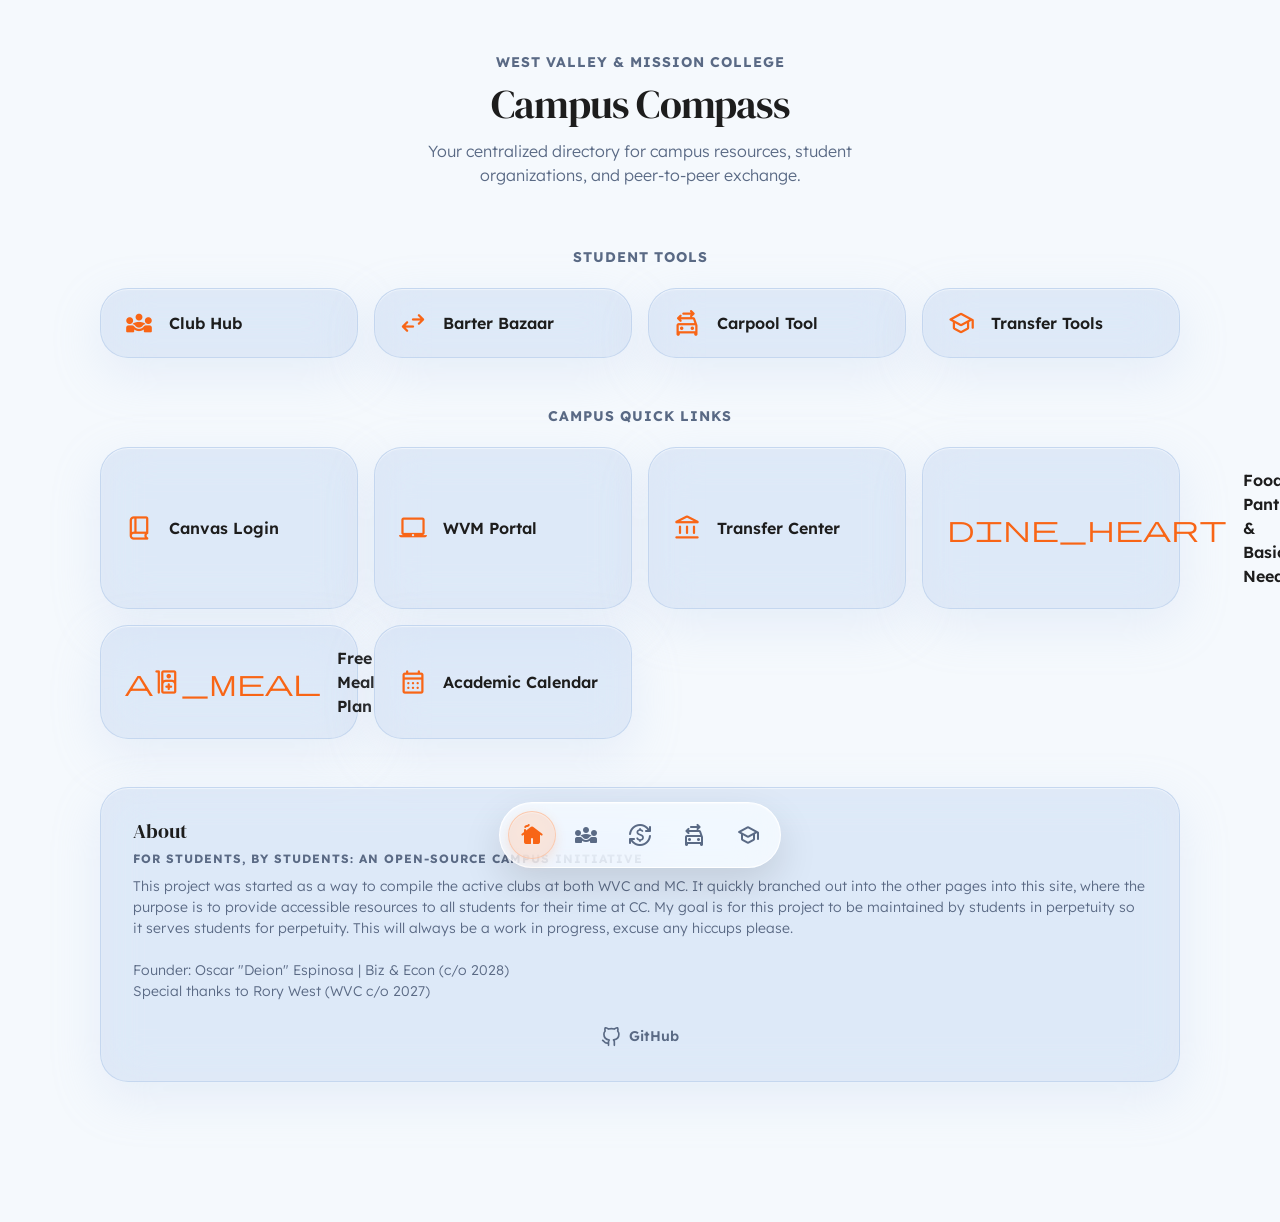
==== commit 78de1db3: "Refactor HTML structure and update comments Updated comments for clarity and adjusted HTML structure" ====
--- a/index.html
+++ b/index.html
@@ -15,11 +15,8 @@
   <link rel="stylesheet" href="https://fonts.googleapis.com/css2?family=Material+Symbols+Rounded:opsz,wght,FILL,GRAD@24,400,0,0&display=block">
   <link rel="stylesheet" href="style.css">
 </head>
-
 <body id="top" class="theme-index">
-
   <div class="app-wrapper">
-    
     <!-- Hero Header -->
 <header class="hero" style="margin-bottom: 3rem;">
     <p class="subtitle" style="margin: 0 0 0.5rem;">West Valley & Mission College</p>
@@ -31,8 +28,7 @@
 <h2 style="font-family: 'Lexend', sans-serif; font-size: 0.875rem; font-weight: 700; text-transform: uppercase; letter-spacing: 1px; color: var(--text-sub); margin-bottom: 1.25rem; text-align: center;">
     Student Tools
 </h2> 
-<!-- Unified Grid Container -->
-<main class="grid-cards" style="display: grid; grid-template-columns: repeat(auto-fit, minmax(240px, 1fr)); gap: 1rem; margin-bottom: 3rem;">
+<main style="display: grid; grid-template-columns: repeat(auto-fit, minmax(240px, 1fr)); gap: 1rem; margin-bottom: 3rem;">
     <!-- Club Hub Card -->
     <a href="clubhub.html" class="clickable-card-link">
         <article class="glass" style="display: flex; align-items: center; padding: 1.25rem 1.5rem; gap: 1rem; width: 100%;">
@@ -67,37 +63,36 @@
 <h2 style="font-family: 'Lexend', sans-serif; font-size: 0.875rem; font-weight: 700; text-transform: uppercase; letter-spacing: 1px; color: var(--text-sub); margin-bottom: 1.25rem; text-align: center;">
     Campus Quick Links
 </h2>
-    
 <div style="display: grid; grid-template-columns: repeat(auto-fit, minmax(240px, 1fr)); gap: 1rem; margin-bottom: 3rem;">
-    <!-- Canvas Link -->
+    <!-- Canvas card -->
     <a href="https://wvm.instructure.com/" target="_blank" class="clickable-card-link">
         <article class="glass" style="display: flex; align-items: center; padding: 1.25rem 1.5rem; gap: 1rem; width: 100%;">
             <span class="material-symbols-rounded" style="color: var(--secondary-accent); font-size: 1.75rem;">book_2</span>
             <div style="font-weight: 600; color: var(--text-main);">Canvas Login</div>
         </article>
     </a>
-    <!-- Portal Link -->
+    <!-- Portal card -->
     <a href="https://ssb.wvm.edu/" target="_blank" class="clickable-card-link">
         <article class="glass" style="display: flex; align-items: center; padding: 1.25rem 1.5rem; gap: 1rem; width: 100%;">
             <span class="material-symbols-rounded" style="color: var(--secondary-accent); font-size: 1.75rem;">laptop_mac</span>
             <div style="font-weight: 600; color: var(--text-main);">WVM Portal</div>
         </article>
     </a>
-    <!-- Transfer Center Link -->
+    <!-- Transfer Center card -->
     <a href="https://www.westvalley.edu/services/transfer/" target="_blank" class="clickable-card-link">
         <article class="glass" style="display: flex; align-items: center; padding: 1.25rem 1.5rem; gap: 1rem; width: 100%;">
             <span class="material-symbols-rounded" style="color: var(--secondary-accent); font-size: 1.75rem;">account_balance</span>
             <div style="font-weight: 600; color: var(--text-main);">Transfer Center</div>
         </article>
     </a>
-    <!-- Basic Needs / Pantry Link -->
+    <!-- Basic Needs / Pantry card -->
     <a href="https://www.westvalley.edu/services/food-resources/" target="_blank" class="clickable-card-link">
         <article class="glass" style="display: flex; align-items: center; padding: 1.25rem 1.5rem; gap: 1rem; width: 100%;">
             <span class="material-symbols-rounded" style="color: var(--secondary-accent); font-size: 1.75rem;">dine_heart</span>
             <div style="font-weight: 600; color: var(--text-main);">Food Pantry & Basic Needs</div>
         </article>
     </a>
-    <!-- Meal Plan Link -->
+    <!-- Meal Plan card -->
     <a href="https://www.westvalley.edu/freemeals/" target="_blank" class="clickable-card-link">
         <article class="glass" style="display: flex; align-items: center; padding: 1.25rem 1.5rem; gap: 1rem; width: 100%;">
             <span class="material-symbols-rounded" style="color: var(--secondary-accent); font-size: 1.75rem;">award_meal</span>
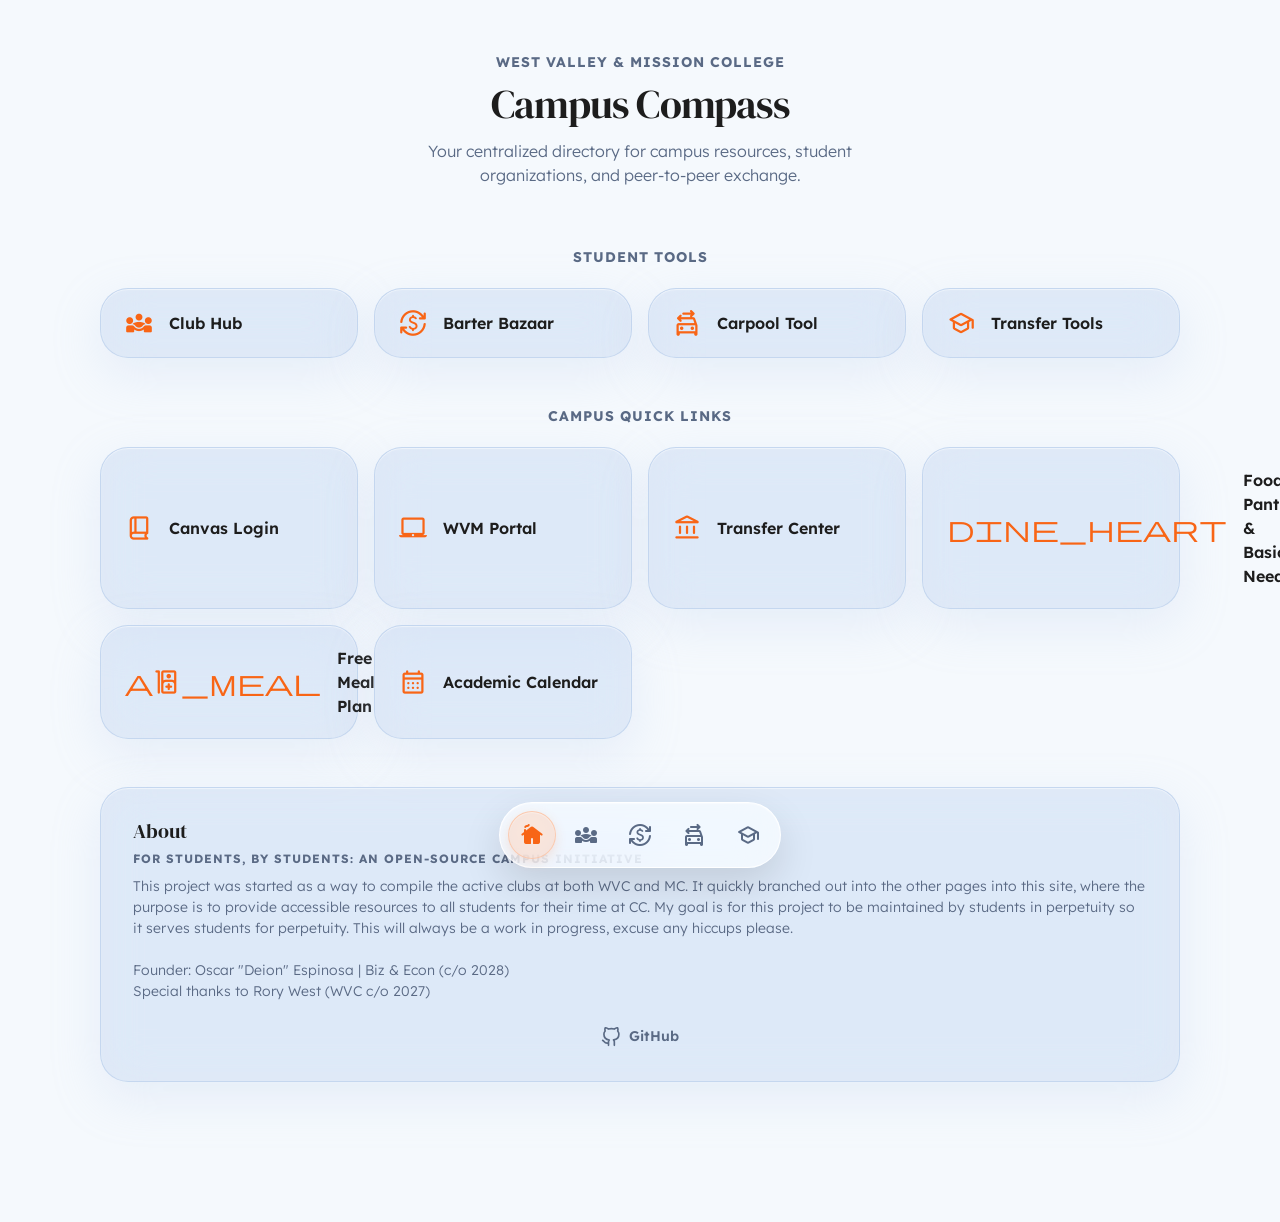
==== commit 1a59c23d: "Update index.html" ====
--- a/index.html
+++ b/index.html
@@ -39,7 +39,7 @@
     <!-- Barter Bazaar Card -->
     <a href="barterbazaar.html" class="clickable-card-link">
         <article class="glass" style="display: flex; align-items: center; padding: 1.25rem 1.5rem; gap: 1rem; width: 100%;">
-            <span class="material-symbols-rounded" style="color: var(--secondary-accent); font-size: 1.75rem;">swap_horiz</span>
+            <span class="material-symbols-rounded" style="color: var(--secondary-accent); font-size: 1.75rem;">currency_exchange</span>
             <div style="font-weight: 600; color: var(--text-main);">Barter Bazaar</div>
         </article>
     </a>
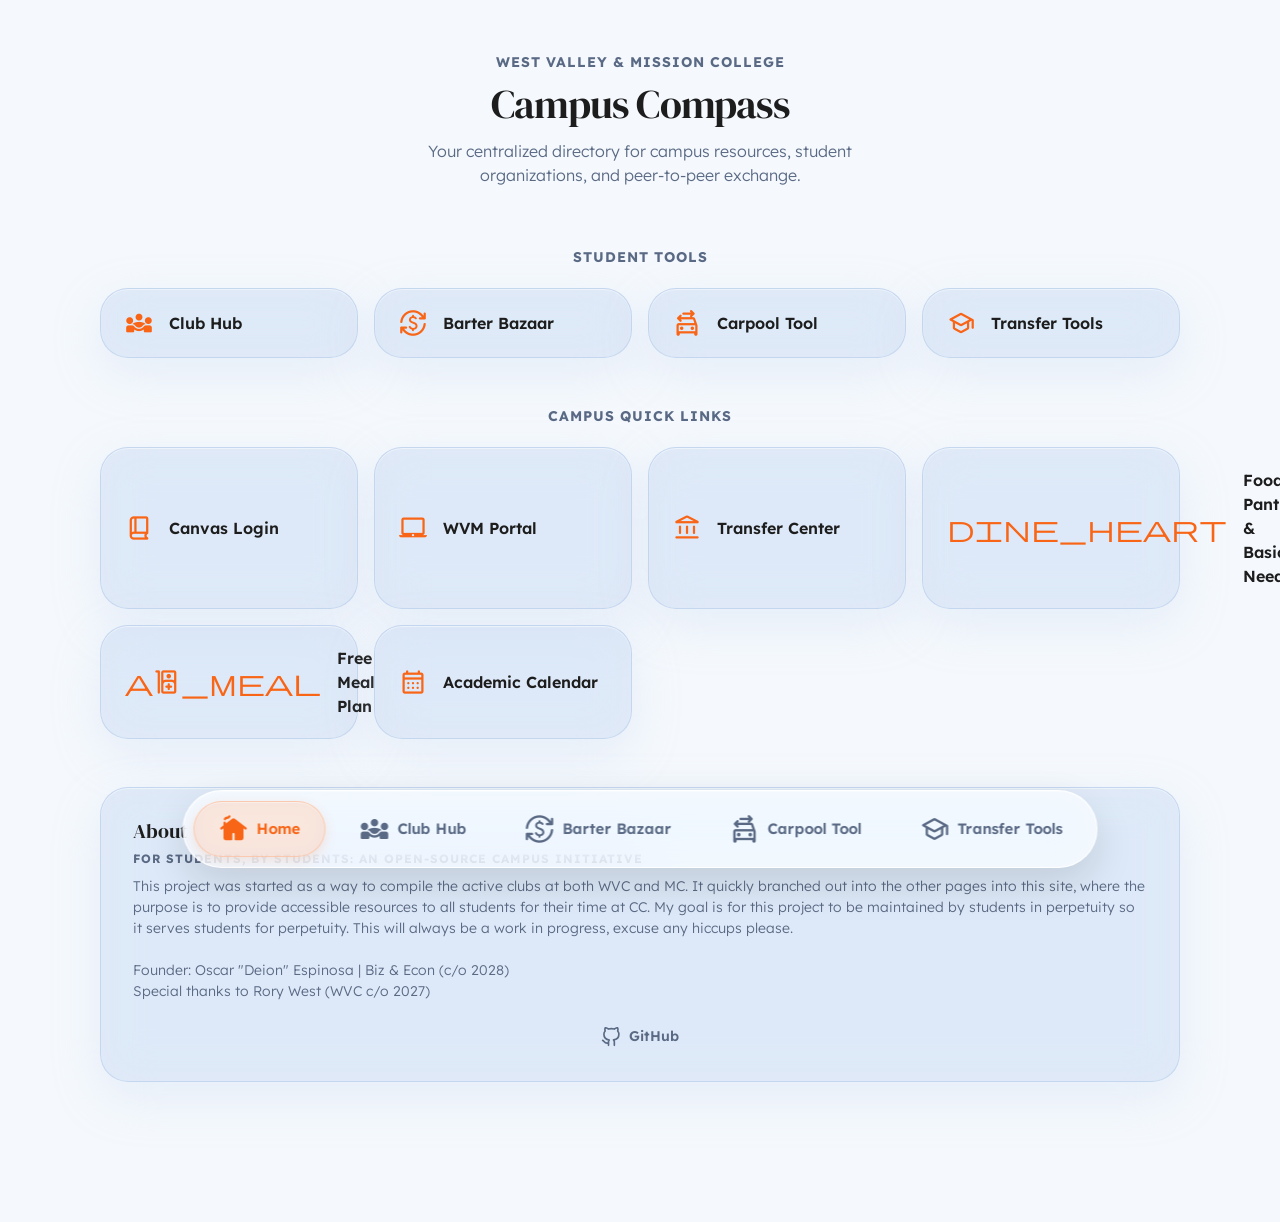
==== commit 653191d7: "Add labels to navigation dock buttons" ====
--- a/index.html
+++ b/index.html
@@ -129,28 +129,33 @@
   </div>
 
   <!-- THE FLOATING APP DOCK -->
-  <nav class="floating-dock">
-      <!-- 1. Home -->
-      <a href="index.html" class="dock-btn active" aria-label="Home">
-          <span class="material-symbols-rounded">cottage</span>
-      </a>
-      <!-- 2. Club Hub -->
-      <a href="clubhub.html" class="dock-btn" aria-label="Club Hub">
-          <span class="material-symbols-rounded">diversity_3</span>
-      </a>
-      <!-- 3. Barter Bazaar -->
-      <a href="barterbazaar.html" class="dock-btn" aria-label="Barter Bazaar">
-          <span class="material-symbols-rounded">currency_exchange</span>
-      </a>
-      <!-- 4. Carpool Tool -->
-      <a href="carpooltool.html" class="dock-btn" aria-label="Carpool Tool">
-          <span class="material-symbols-rounded">swap_driving_apps</span>
-      </a>
-      <!-- 5. Transfer Tools -->
-      <a href="transfertools.html" class="dock-btn" aria-label="Transfer Tools">
-          <span class="material-symbols-rounded">school</span>
-      </a>
-  </nav>
+<nav class="floating-dock">
+    <!-- 1. Home -->
+    <a href="index.html" class="dock-btn active" aria-label="Home">
+        <span class="material-symbols-rounded">cottage</span>
+        <span class="dock-label">Home</span>
+    </a>
+    <!-- 2. Club Hub -->
+    <a href="clubhub.html" class="dock-btn" aria-label="Club Hub">
+        <span class="material-symbols-rounded">diversity_3</span>
+        <span class="dock-label">Club Hub</span>
+    </a>
+    <!-- 3. Barter Bazaar -->
+    <a href="barterbazaar.html" class="dock-btn" aria-label="Barter Bazaar">
+        <span class="material-symbols-rounded">currency_exchange</span>
+        <span class="dock-label">Barter Bazaar</span>
+    </a>
+    <!-- 4. Carpool Tool -->
+    <a href="carpooltool.html" class="dock-btn" aria-label="Carpool Tool">
+        <span class="material-symbols-rounded">swap_driving_apps</span>
+        <span class="dock-label">Carpool Tool</span>
+    </a>
+    <!-- 5. Transfer Tools -->
+    <a href="transfertools.html" class="dock-btn" aria-label="Transfer Tools">
+        <span class="material-symbols-rounded">school</span>
+        <span class="dock-label">Transfer Tools</span>
+    </a>
+</nav>
   
   <script src="script.js"></script>
 </body>
--- a/style.css
+++ b/style.css
@@ -54,30 +54,58 @@
 
 /* --- Dark Mode Base --- */
 body.dark-mode {
+  /* Default Fallback (Index Slate) */
   --page-bg: #0B101A; 
   --text-main: #FFFFFF;
   --text-sub: #94A3B8; 
   --primary-accent: #FFFFFF; 
-  --toggle-bg: rgba(255, 255, 255, 0.08);
-  
+  --toggle-bg: rgba(255, 255, 255, 0.08);  
   /* Dimmed Ghostly Glass */
   --glass-panel: rgba(var(--glass-rgb), 0.06); 
   --glass-border: rgba(var(--glass-rgb), 0.15);
-  
   /* HIG Dark Mode: Deep diffuse shadow + faint rim light */
   --glass-shadow: 0 1.5rem 3.5rem rgba(0, 0, 0, 0.5), inset 0 1px 1px rgba(255, 255, 255, 0.08); 
-
-  /* Dark Nav Dock */
+  /* Default Dark Nav Dock */
   --glass-nav: rgba(18, 25, 38, 0.65);
   --glass-nav-border: rgba(255, 255, 255, 0.12);
 }
 
 /* --- Dark Mode Smart Overrides --- */
-body.dark-mode.theme-index { --theme-accent: #FFCAB3; --accent-text: #1D1D1D; } 
-body.dark-mode.theme-barter { --theme-accent: #CBE58E; --accent-text: #1D1D1D; } 
-body.dark-mode.theme-carpool { --theme-accent: #FDE08B; --accent-text: #1D1D1D; } 
-body.dark-mode.theme-club { --theme-accent: #B7CCEA; --accent-text: #1D1D1D; } 
-body.dark-mode.theme-transfer { --theme-accent: #C3A7D6; --accent-text: #1D1D1D; } 
+/* 1. Index Theme (Cool Slate) */
+body.dark-mode.theme-index { 
+  --theme-accent: #FFCAB3; 
+  --accent-text: #1D1D1D; 
+  --page-bg: #0B101A; 
+  --glass-nav: rgba(18, 25, 38, 0.65);
+} 
+/* 2. Barter Bazaar Theme (Deep Plum / Rose tint) */
+body.dark-mode.theme-barter { 
+  --theme-accent: #CBE58E; 
+  --accent-text: #1D1D1D; 
+  --page-bg: #170D11; 
+  --glass-nav: rgba(38, 20, 28, 0.65);
+} 
+/* 3. Carpool Tool Theme (Deep Indigo / Violet tint) */
+body.dark-mode.theme-carpool { 
+  --theme-accent: #FDE08B; 
+  --accent-text: #1D1D1D; 
+  --page-bg: #120C17; 
+  --glass-nav: rgba(28, 20, 38, 0.65);
+} 
+/* 4. Club Hub Theme (Deep Bronze / Gold tint) */
+body.dark-mode.theme-club { 
+  --theme-accent: #B7CCEA; 
+  --accent-text: #1D1D1D; 
+  --page-bg: #17150C; 
+  --glass-nav: rgba(38, 34, 20, 0.65);
+} 
+/* 5. Transfer Tools Theme (Deep Pine / Green tint) */
+body.dark-mode.theme-transfer { 
+  --theme-accent: #C3A7D6; 
+  --accent-text: #1D1D1D; 
+  --page-bg: #0D1711; 
+  --glass-nav: rgba(20, 38, 28, 0.65);
+}
 
 /* ============================================================== */
 /* --- GLOBAL RESETS & TYPOGRAPHY --- */
@@ -153,7 +181,6 @@
   margin-bottom: 1.5rem;
   grid-column: 1 / -1; 
 }
-
 .top-search .search-icon { color: var(--text-sub); font-size: 1.5rem; margin-right: 0.75rem; }
 .top-search input { width: 100%; border: none; background: transparent; font-family: 'Lexend', sans-serif; font-size: 1rem; color: var(--text-main); outline: none; }
 .top-search input::placeholder { color: var(--text-sub); }
@@ -167,8 +194,8 @@
   display: flex;
   align-items: center;
   justify-content: center;
-  gap: 0.375rem; /* Strict, uniform gap between icons */
-  padding: 0.5rem; /* Perfectly even top, bottom, left, and right spacing */
+  gap: 0.625rem; /* Uniform spacing between buttons */
+  padding: 0.625rem; /* Equal outer padding matching the gap */
   border-radius: 999px;
   z-index: 1000;
   background: var(--glass-nav) !important;
@@ -177,7 +204,6 @@
   border: 0.0625rem solid var(--glass-nav-border) !important;
   box-shadow: 0 1rem 2.5rem rgba(0, 0, 0, 0.12), inset 0 1px 1px rgba(255, 255, 255, 0.4);
 }
-
 body.dark-mode .floating-dock { 
   box-shadow: 0 1rem 2.5rem rgba(0, 0, 0, 0.5), inset 0 1px 1px rgba(255, 255, 255, 0.08); 
 }
@@ -186,18 +212,40 @@
   display: inline-flex;
   align-items: center;
   justify-content: center;
-  height: 3rem;
-  width: 3rem; 
-  border-radius: 50%; /* Force perfect circle */
+  height: 3.5rem; 
+  width: 4.5rem; /* Mobile Pill shape */
+  border-radius: 999px;
   color: var(--text-sub);
   text-decoration: none;
   transition: all 0.4s cubic-bezier(0.25, 1, 0.5, 1);
   box-sizing: border-box; /* Ensure padding doesn't affect dimensions */
+  overflow: hidden; /* Prevents text overflow during transition */
 }
 
 .dock-btn .material-symbols-rounded { 
-  font-size: 1.5rem; 
+  font-size: 1.875rem; 
   transition: all 0.4s cubic-bezier(0.25, 1, 0.5, 1); 
+  flex-shrink: 0;
+}
+
+.dock-label {
+  display: none; /* Hidden on mobile */
+  font-family: 'Lexend', sans-serif;
+  font-size: 0.9375rem;
+  font-weight: 600;
+  white-space: nowrap;
+}
+
+/* DESKTOP EXPANSION STRATEGY */
+@media (min-width: 48rem) {
+  .dock-btn {
+    width: auto; /* Shrink-wrap around icon + text */
+    padding: 0 1.5rem; /* Internal padding for the expanded pill */
+    gap: 0.5rem; /* Precise spacing between icon and text */
+  }
+  .dock-label {
+    display: block; /* Reveal text */
+  }
 }
 
 /* --- THE GLASS-ON-GLASS ACTIVE STATE --- */
@@ -248,6 +296,7 @@
   grid-template-columns: repeat(4, 1fr); 
   gap: 1.25rem; 
   margin-bottom: 2.5rem; 
+  align-items: stretch; /* Forces all cards in a row to match height */
 }
 .grid-cards > * { grid-column: span 4; }
 
@@ -258,12 +307,18 @@
 
 @media (min-width: 64rem) { 
   .grid-cards { grid-template-columns: repeat(12, 1fr); gap: 1.5rem; } 
-  .grid-cards > * { grid-column: span 4; }
+  .grid-cards > * { grid-column: span 3; } /* THE FIX: 12 / 3 = exactly 4 cards per row */
 }
 
 .clickable-card-link { text-decoration: none; color: inherit; display: flex; height: 100%; }
 
-.card-small { padding: 1.5rem; display: flex; flex-direction: column; justify-content: space-between; }
+.card-small { 
+  padding: 1.5rem; 
+  display: flex; 
+  flex-direction: column; 
+  justify-content: space-between; 
+  height: 100%; /* Force the card to fill its stretched grid cell */
+}
 
 .card-header-row { display: flex; justify-content: space-between; align-items: flex-start; margin-bottom: 1rem; gap: 1rem; }
 
